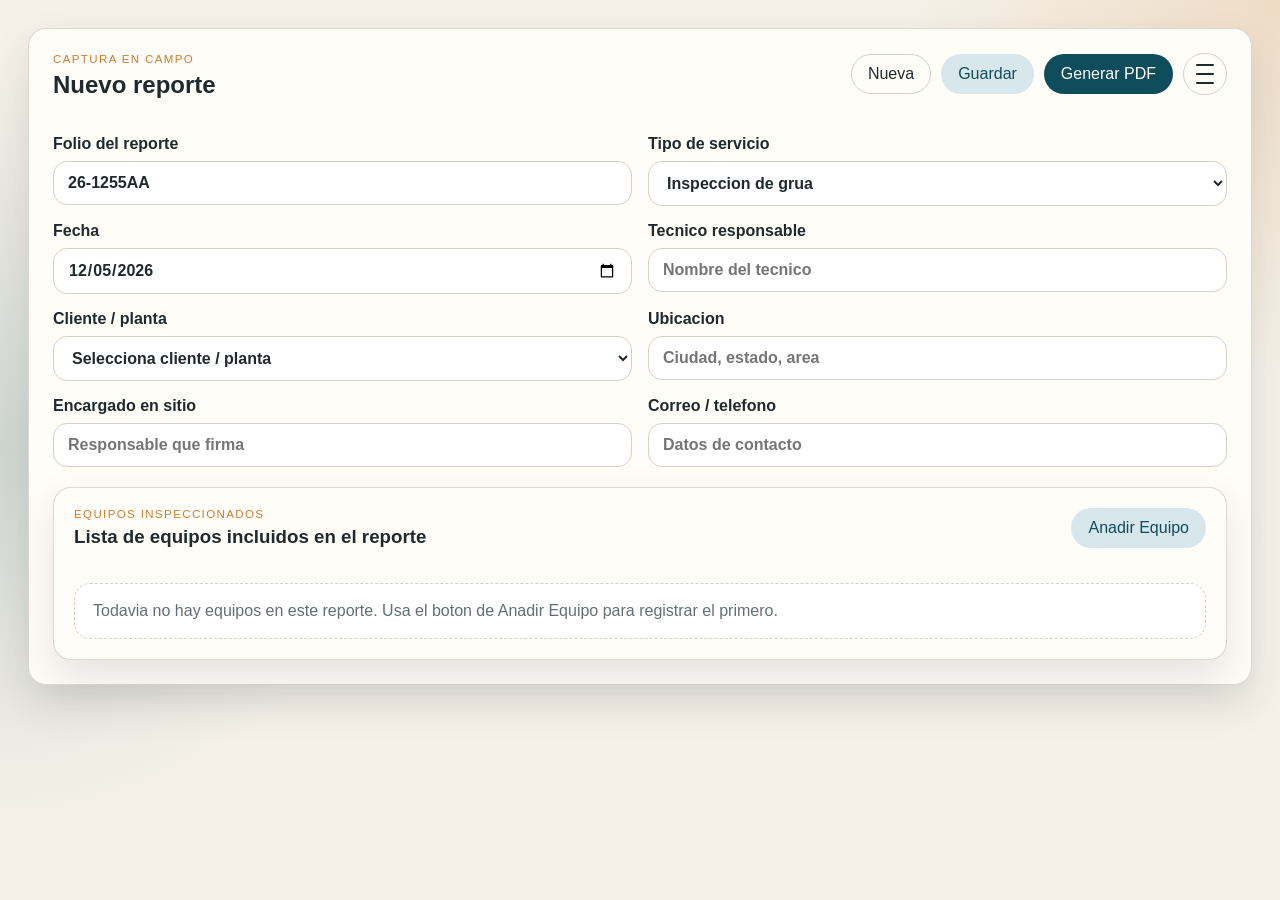
==== Backup/index.html @ ccc90581 "Add files via upload" ====
<!DOCTYPE html>
<html lang="es">
<head>
  <meta charset="UTF-8">
  <meta name="viewport" content="width=device-width, initial-scale=1.0">
  <meta name="theme-color" content="#0f4c5c">
  <title>Inspecciones de Gruas</title>
  <link rel="manifest" href="manifest.json">
  <link rel="stylesheet" href="styles.css">
</head>
<body>
  <div class="app-shell">
    <div id="sidebarBackdrop" class="sidebar-backdrop hidden"></div>
    <aside id="sidebar" class="sidebar sidebar-collapsed">
      <div class="sidebar-topbar">
        <button id="closeSidebarButton" class="ghost-button sidebar-close-button" type="button">Cerrar</button>
      </div>
      <div>
        <p class="eyebrow">Modo offline</p>
        <h1>Inspecciones de Gruas</h1>
        <p class="intro">
          Genera reportes de supervision en sitio con multiples equipos, evidencia y salida lista para PDF.
        </p>
      </div>

      <div class="status-card">
        <p class="status-label">Estado</p>
        <p id="connectionStatus" class="status-value">Verificando conectividad...</p>
        <button id="installButton" class="secondary-button" hidden>Instalar app</button>
      </div>

      <section class="saved-section">
        <div class="section-header">
          <div>
            <p class="eyebrow">Archivo local</p>
            <h2>Reportes guardados</h2>
          </div>
          <button id="refreshReportsButton" class="ghost-button" type="button">Actualizar</button>
        </div>
        <div id="savedReportsSummary" class="saved-summary"></div>
        <div id="savedReports" class="saved-list"></div>
      </section>
    </aside>

    <main class="main-content">
      <section class="panel app-view" id="inspectionView">
        <div class="section-header">
          <div>
            <p class="eyebrow">Captura en campo</p>
            <h2>Nuevo reporte</h2>
          </div>
          <div class="toolbar">
            <button id="newInspectionButton" class="ghost-button" type="button">Nueva</button>
            <button id="saveInspectionButton" class="secondary-button" type="button">Guardar</button>
            <button id="generatePdfButton" class="primary-button" type="button">Generar PDF</button>
            <button id="toolsMenuButton" class="ghost-button tools-menu-button" type="button" aria-label="Abrir herramientas" aria-expanded="false" aria-controls="toolsMenuList">
              <span></span>
              <span></span>
              <span></span>
            </button>
            <div id="toolsMenuList" class="tools-side-panel hidden">
              <div class="tools-side-header">
                <div>
                  <p class="eyebrow">Menu</p>
                  <strong>Herramientas</strong>
                </div>
                <button type="button" aria-label="Cerrar herramientas">Cerrar</button>
              </div>
              <button id="openSidebarButton" type="button">Historial de reportes</button>
              <button id="openCompanyCraneRegistryButton" type="button">Empresas y gruas</button>
              <button id="openConsolidatedHistoryButton" type="button">Concentrado general</button>
              <button id="importInspectionButton" type="button">Importar reporte</button>
              <button id="exportInspectionButton" type="button">Exportar reporte</button>
            </div>
          </div>
        </div>

        <form id="inspectionForm">
          <input id="inspectionId" type="hidden">
          <input id="importInspectionInput" class="file-input-hidden" type="file" accept="application/json">

          <div class="grid two-column">
            <label>
              Folio del reporte
              <input id="reportNumber" name="reportNumber" type="text" placeholder="Ej. 26-140">
            </label>
            <label>
              Tipo de servicio
              <select id="serviceType" name="serviceType">
                <option value="Inspeccion de grua">Inspeccion de grua</option>
                <option value="Mantenimiento correctivo">Mantenimiento correctivo</option>
                <option value="Mantenimiento preventivo">Mantenimiento preventivo</option>
                <option value="Supervision tecnica">Supervision tecnica</option>
              </select>
            </label>
            <label>
              Fecha
              <input id="inspectionDate" name="inspectionDate" type="date" required>
            </label>
            <label>
              Tecnico responsable
              <input id="technicianName" name="technicianName" type="text" placeholder="Nombre del tecnico" required>
            </label>
            <label>
              Cliente / planta
              <select id="plantName" name="plantName" required>
                <option value="">Cargando clientes...</option>
              </select>
            </label>
            <label>
              Ubicacion
              <input id="plantLocation" name="plantLocation" type="text" placeholder="Ciudad, estado, area" required>
            </label>
            <label>
              Encargado en sitio
              <input id="siteContact" name="siteContact" type="text" placeholder="Responsable que firma">
            </label>
            <label>
              Correo / telefono
              <input id="siteContactInfo" name="siteContactInfo" type="text" placeholder="Datos de contacto">
            </label>
          </div>

          <section class="subpanel">
            <div class="section-header">
              <div>
                <p class="eyebrow">Equipos inspeccionados</p>
                <h3>Lista de equipos incluidos en el reporte</h3>
              </div>
              <button id="addEquipmentButton" class="secondary-button" type="button">Anadir Equipo</button>
            </div>
            <div id="equipmentList" class="findings-list"></div>
          </section>

        </form>
      </section>

      <section class="panel app-view hidden" id="equipmentEditorView">
        <div class="section-header">
          <div>
            <p class="eyebrow">Equipo</p>
            <h2 id="equipmentEditorTitle">Nuevo equipo</h2>
          </div>
          <div class="toolbar">
            <button id="cancelEquipmentButton" class="ghost-button" type="button">Cancelar</button>
            <button id="saveEquipmentButton" class="primary-button" type="button">Guardar Equipo</button>
          </div>
        </div>

        <form id="equipmentEditorForm">
          <input id="editingEquipmentId" type="hidden">

          <section class="subpanel editor-subpanel">
            <div class="section-header">
              <div>
                <p class="eyebrow">Datos del equipo</p>
                <h3>Caracteristicas de la grua</h3>
              </div>
            </div>

            <div class="grid three-column">
              <label>
                ID de grua / identificador de equipo
                <input id="craneId" name="craneId" type="text" placeholder="Ej. GR-001, serie o tag interno" required>
              </label>
              <label>
                Nombre o tag del equipo
                <input id="equipmentName" type="text" placeholder="Ej. Grua puente linea 3" required>
              </label>
              <label>
                Tipo de grua
                <select id="craneType" name="craneType">
                  <option value="Puente">Puente</option>
                  <option value="Grua viajera">Grua viajera</option>
                  <option value="Monorriel">Monorriel</option>
                  <option value="Portico">Portico</option>
                  <option value="Grua bandera">Grua bandera</option>
                  <option value="Pluma">Pluma</option>
                  <option value="Polipasto">Polipasto</option>
                  <option value="Otro">Otro</option>
                </select>
              </label>
              <label>
                Capacidad nominal
                <input id="ratedCapacity" name="ratedCapacity" type="text" placeholder="Ej. 10 ton">
              </label>
              <label>
                Serie / identificacion
                <input id="serialNumber" name="serialNumber" type="text" placeholder="Numero de serie">
              </label>
              <label>
                Folio del checklist
                <input id="checklistFolio" name="checklistFolio" type="text" placeholder="Folio del checklist de este equipo">
              </label>
              <label>
                Ubicacion puntual del equipo
                <input id="equipmentLocation" type="text" placeholder="Area, nave o linea">
              </label>
            </div>
          </section>

          <section class="subpanel editor-subpanel">
            <div class="section-header">
              <div>
                <p class="eyebrow">Datos del polipasto</p>
                <h3>Informacion complementaria</h3>
              </div>
            </div>

            <div class="grid two-column">
              <label>
                Tipo de polipasto
                <input id="hoistType" type="text" placeholder="Cable, cadena, manual, electrico">
              </label>
              <label>
                Capacidad del polipasto
                <input id="hoistCapacity" type="text" placeholder="Ej. 5 ton">
              </label>
              <label>
                Fabricante del polipasto
                <input id="hoistManufacturer" type="text" placeholder="Fabricante">
              </label>
              <label>
                Modelo del polipasto
                <input id="hoistModel" type="text" placeholder="Modelo">
              </label>
              <label>
                Serie del polipasto
                <input id="hoistSerialNumber" type="text" placeholder="Numero de serie">
              </label>
              <label>
                Voltaje del polipasto
                <input id="hoistVoltage" type="text" placeholder="Ej. 220V / 440V">
              </label>
            </div>
          </section>

          <section class="subpanel editor-subpanel">
            <div class="section-header">
              <div>
                <p class="eyebrow">Hallazgos</p>
                <h3>Registro de no conformidades</h3>
              </div>
              <button id="addFindingButton" class="secondary-button" type="button">Anadir Hallazgo</button>
            </div>
            <div id="findingsList" class="findings-list"></div>
          </section>

          <section class="subpanel editor-subpanel">
            <div class="section-header">
              <div>
                <p class="eyebrow">Resumen</p>
                <h3>Conclusiones y acciones</h3>
              </div>
            </div>

            <div class="grid two-column">
              <label>
                Condicion general
                <select id="overallCondition" name="overallCondition">
                  <option value="Bueno">Bueno</option>
                  <option value="Regular">Regular</option>
                  <option value="Malo">Malo</option>
                </select>
              </label>
              <label>
                Proxima inspeccion sugerida
                <input id="nextInspection" name="nextInspection" type="date">
              </label>
            </div>

            <label>
              Resumen del servicio
              <textarea id="serviceSummary" rows="4" placeholder="Describe el alcance realizado para este equipo"></textarea>
            </label>

            <label>
              Recomendaciones
              <textarea id="recommendations" name="recommendations" rows="5" placeholder="Acciones correctivas, prioridades, observaciones al cliente"></textarea>
            </label>
          </section>

          <section class="subpanel editor-subpanel">
            <div class="section-header">
              <div>
                <p class="eyebrow">Evidencia del servicio</p>
                <h3>Fotografias generales del equipo</h3>
              </div>
            </div>

            <div class="upload-actions">
              <button id="servicePhotoGalleryButton" class="secondary-button" type="button">Elegir de galeria</button>
              <button id="servicePhotoCameraButton" class="ghost-button" type="button">Tomar foto</button>
            </div>
            <input id="servicePhotoGalleryInput" class="file-input-hidden" type="file" accept="image/*" multiple>
            <input id="servicePhotoCameraInput" class="file-input-hidden" type="file" accept="image/*" capture="environment" multiple>

            <div id="servicePhotoPreview" class="photo-preview large-preview image-drop-zone" data-empty-label="Arrastra fotos aqui o usa los botones de arriba"></div>
          </section>

          <section class="subpanel editor-subpanel">
            <div class="section-header">
              <div>
                <p class="eyebrow">Checklist escaneado</p>
                <h3>Imagen JPG del formato fisico de revision</h3>
              </div>
            </div>

            <div class="upload-actions">
              <button id="checklistImageButton" class="secondary-button" type="button">Adjuntar imagen</button>
              <button id="clearChecklistImageButton" class="ghost-button" type="button">Quitar imagen</button>
            </div>
            <input id="checklistImageInput" class="file-input-hidden" type="file" accept="image/jpeg,image/jpg,image/*">
            <div id="checklistImageStatus" class="inline-empty-state image-drop-zone">Todavia no se ha adjuntado una imagen del checklist.</div>
          </section>
        </form>
      </section>

      <section class="panel app-view hidden" id="findingEditorView">
        <div class="section-header">
          <div>
            <p class="eyebrow">Hallazgo</p>
            <h2 id="findingEditorTitle">Nuevo hallazgo</h2>
          </div>
          <div class="toolbar">
            <button id="cancelFindingButton" class="ghost-button" type="button">Cancelar</button>
            <button id="saveFindingButton" class="primary-button" type="button">Guardar el Hallazgo</button>
          </div>
        </div>

        <form id="findingEditorForm">
          <input id="editingFindingId" type="hidden">

          <div class="grid two-column">
            <label>
              Categoria del hallazgo
              <select id="findingCategory" required></select>
            </label>
            <label>
              Incidencia
              <select id="findingIncidence" required></select>
            </label>
          </div>

          <label>
            Descripcion del hallazgo
            <textarea id="findingDescription" rows="6" placeholder="Describe con detalle la condicion observada, ubicacion exacta, riesgo y contexto"></textarea>
          </label>

          <label>
            Recomendacion para este hallazgo
            <textarea id="findingRecommendation" rows="4" placeholder="Accion correctiva sugerida, prioridad o seguimiento recomendado"></textarea>
          </label>

          <div class="upload-actions">
            <button id="findingPhotoGalleryButton" class="secondary-button" type="button">Elegir de galeria</button>
            <button id="findingPhotoCameraButton" class="ghost-button" type="button">Tomar foto</button>
          </div>
          <input id="findingPhotoGalleryInput" class="file-input-hidden" type="file" accept="image/*" multiple>
          <input id="findingPhotoCameraInput" class="file-input-hidden" type="file" accept="image/*" capture="environment" multiple>

          <div id="findingPhotoPreview" class="photo-preview large-preview image-drop-zone" data-empty-label="Arrastra fotos del hallazgo aqui o usa los botones de arriba"></div>
        </form>
      </section>

      <section class="panel app-view hidden" id="consolidatedHistoryView">
        <div class="section-header">
          <div>
            <p class="eyebrow">Concentrado general</p>
            <h2>Tabla historica de equipos</h2>
          </div>
          <div class="toolbar">
            <button id="exportConsolidatedHistoryButton" class="secondary-button" type="button">Exportar CSV</button>
            <button id="refreshConsolidatedHistoryButton" class="secondary-button" type="button">Actualizar</button>
            <button id="closeConsolidatedHistoryButton" class="ghost-button" type="button">Volver</button>
          </div>
        </div>

        <div class="subpanel consolidated-filters">
          <div class="grid two-column">
            <label>
              Filtrar por cliente
              <input id="consolidatedClientFilter" list="consolidatedClientOptions" type="text" placeholder="Todos los clientes">
              <datalist id="consolidatedClientOptions"></datalist>
            </label>
            <div class="history-actions">
              <button id="clearConsolidatedClientFilterButton" class="ghost-button" type="button">Limpiar filtro</button>
            </div>
          </div>
        </div>

        <div id="consolidatedHistorySummary" class="history-summary"></div>
        <div id="consolidatedHistoryTable" class="consolidated-table-wrap"></div>
      </section>

      <section class="panel app-view hidden" id="companyCraneRegistryView">
        <div class="section-header">
          <div>
            <p class="eyebrow">Catalogo maestro</p>
            <h2>Empresas y gruas</h2>
          </div>
          <div class="toolbar">
            <button id="newCompanyCraneButton" class="secondary-button" type="button">Agregar grua</button>
            <button id="refreshCompanyCraneRegistryButton" class="secondary-button" type="button">Actualizar</button>
            <button id="closeCompanyCraneRegistryButton" class="ghost-button" type="button">Volver</button>
          </div>
        </div>

        <div class="subpanel">
          <div class="grid two-column">
            <label>
              Empresa
              <input id="companyRegistryClient" list="companyRegistryClientOptions" type="text" placeholder="Selecciona o escribe una empresa">
              <datalist id="companyRegistryClientOptions"></datalist>
            </label>
            <div class="history-actions">
              <button id="syncCompanyRegistryButton" class="ghost-button" type="button">Tomar datos de reportes guardados</button>
            </div>
          </div>
        </div>

        <div id="companyRegistrySummary" class="history-summary"></div>
        <div id="companyCraneList" class="company-crane-list"></div>

        <section id="companyCraneFormPanel" class="subpanel hidden">
          <div class="section-header">
            <div>
              <p class="eyebrow">Grua</p>
              <h3 id="companyCraneFormTitle">Nueva grua</h3>
            </div>
            <div class="toolbar">
              <button id="cancelCompanyCraneButton" class="ghost-button" type="button">Cancelar</button>
              <button id="saveCompanyCraneButton" class="primary-button" type="button">Guardar grua</button>
            </div>
          </div>

          <form id="companyCraneForm">
            <input id="editingCompanyCraneId" type="hidden">
            <div class="grid three-column">
              <label>
                ID / tag de grua
                <input id="registryCraneId" type="text" placeholder="Ej. GR-001">
              </label>
              <label>
                Area
                <input id="registryCraneArea" type="text" placeholder="Area o linea">
              </label>
              <label>
                Tipo
                <input id="registryCraneType" type="text" placeholder="Viajera, puente, bandera">
              </label>
              <label>
                Capacidad estructura
                <input id="registryStructureCapacity" type="text" placeholder="Ej. 2 ton">
              </label>
              <label>
                Capacidad polipasto
                <input id="registryHoistCapacity" type="text" placeholder="Ej. 2 ton">
              </label>
              <label>
                Voltaje
                <input id="registryVoltage" type="text" placeholder="Ej. 115 V">
              </label>
              <label>
                Marca
                <input id="registryBrand" type="text" placeholder="Marca">
              </label>
              <label>
                Modelo
                <input id="registryModel" type="text" placeholder="Modelo">
              </label>
              <label>
                Serial #
                <input id="registrySerialNumber" type="text" placeholder="Numero de serie">
              </label>
              <label>
                Estado
                <input id="registryCraneStatus" type="text" placeholder="Activo, pendiente, fuera de servicio">
              </label>
            </div>
            <label>
              Notas
              <textarea id="registryCraneNotes" rows="3" placeholder="Observaciones del equipo"></textarea>
            </label>
          </form>
        </section>
      </section>
    </main>
  </div>

  <script src="report-template-config.js"></script>
  <script src="finding-catalog-config.js"></script>
  <script src="report-generator.js"></script>
  <script src="app.js"></script>
</body>
</html>
---- Backup/styles.css ----
:root {
  --bg: #f5f1e8;
  --panel: #fffdf8;
  --ink: #1f2a2e;
  --muted: #617072;
  --line: #d6d1c4;
  --brand: #0f4c5c;
  --brand-soft: #d8e7eb;
  --accent: #cf7c2e;
  --shadow: 0 18px 40px rgba(31, 42, 46, 0.12);
  --radius: 18px;
}

* {
  box-sizing: border-box;
}

body {
  margin: 0;
  font-family: "Segoe UI", Tahoma, Geneva, Verdana, sans-serif;
  color: var(--ink);
  background:
    radial-gradient(circle at top right, rgba(207, 124, 46, 0.18), transparent 24%),
    radial-gradient(circle at left center, rgba(15, 76, 92, 0.16), transparent 28%),
    var(--bg);
}

button,
input,
select,
textarea {
  font: inherit;
}

.app-shell {
  position: relative;
  display: block;
  min-height: 100vh;
}

.sidebar {
  position: fixed;
  top: 0;
  left: 0;
  bottom: 0;
  width: min(430px, 92vw);
  z-index: 20;
  display: flex;
  flex-direction: column;
  gap: 24px;
  padding: 32px 24px;
  background: #15323b;
  color: #f6f1e8;
  overflow-y: auto;
  transform: translateX(0);
  transition: transform 0.22s ease;
}

.sidebar-collapsed {
  transform: translateX(-100%);
}

.sidebar-topbar {
  display: flex;
  justify-content: flex-end;
}

.sidebar-close-button {
  color: #f6f1e8;
  border-color: rgba(255, 255, 255, 0.18);
}

.sidebar-backdrop {
  position: fixed;
  inset: 0;
  background: rgba(16, 24, 28, 0.48);
  z-index: 10;
}

.main-content {
  padding: 28px;
  width: 100%;
}

.panel,
.subpanel,
.status-card,
.finding-list-card {
  background: var(--panel);
  border: 1px solid rgba(214, 209, 196, 0.8);
  border-radius: var(--radius);
  box-shadow: var(--shadow);
}

.panel {
  padding: 24px;
}

.subpanel {
  padding: 20px;
  margin-top: 20px;
}

.status-card {
  padding: 18px;
  background: rgba(255, 253, 248, 0.08);
  border-color: rgba(255, 255, 255, 0.12);
  box-shadow: none;
}

.eyebrow {
  margin: 0 0 6px;
  text-transform: uppercase;
  letter-spacing: 0.12em;
  font-size: 0.72rem;
  color: var(--accent);
}

h1,
h2,
h3,
h4,
p {
  margin-top: 0;
}

h1 {
  font-size: 2rem;
  margin-bottom: 12px;
}

.intro,
.status-label,
.signature-help {
  color: var(--muted);
}

.sidebar .intro,
.sidebar .status-label {
  color: rgba(246, 241, 232, 0.72);
}

.status-value {
  font-weight: 700;
}

.section-header {
  display: flex;
  justify-content: space-between;
  align-items: flex-start;
  gap: 12px;
  margin-bottom: 16px;
}

.toolbar {
  position: relative;
  display: flex;
  gap: 10px;
  flex-wrap: wrap;
  align-items: center;
  justify-content: flex-end;
}

.primary-button,
.secondary-button,
.ghost-button {
  border-radius: 999px;
  padding: 10px 16px;
  border: 1px solid transparent;
  cursor: pointer;
}

.primary-button {
  background: var(--brand);
  color: white;
}

.secondary-button {
  background: var(--brand-soft);
  color: var(--brand);
}

.ghost-button {
  background: transparent;
  color: inherit;
  border-color: var(--line);
}

.tools-menu-button {
  display: inline-grid;
  place-items: center;
  gap: 4px;
  width: 44px;
  height: 42px;
  padding: 9px;
}

.tools-menu-button span {
  display: block;
  width: 18px;
  height: 2px;
  border-radius: 999px;
  background: currentColor;
}

.tools-side-panel {
  position: absolute;
  top: calc(100% + 10px);
  right: 0;
  z-index: 12;
  display: grid;
  gap: 8px;
  width: min(300px, calc(100vw - 36px));
  padding: 14px;
  border: 1px solid rgba(214, 209, 196, 0.92);
  border-radius: 18px;
  background: var(--panel);
  box-shadow: var(--shadow);
}

.tools-side-header {
  display: flex;
  align-items: flex-start;
  justify-content: space-between;
  gap: 12px;
  padding: 2px 2px 8px;
  border-bottom: 1px solid rgba(214, 209, 196, 0.72);
  margin-bottom: 4px;
}

.tools-side-header strong {
  display: block;
}

.tools-side-header button {
  border: 0;
  border-radius: 999px;
  padding: 7px 10px;
  background: var(--brand-soft);
  color: var(--brand);
  cursor: pointer;
}

.tools-side-panel > button:not(.tools-menu-button) {
  width: 100%;
  padding: 10px 12px;
  border: 0;
  border-radius: 12px;
  background: transparent;
  color: var(--ink);
  cursor: pointer;
  text-align: left;
}

.tools-side-panel > button:not(.tools-menu-button):hover {
  background: var(--brand-soft);
  color: var(--brand);
}

.grid {
  display: grid;
  gap: 16px;
}

.two-column {
  grid-template-columns: repeat(2, minmax(0, 1fr));
}

.three-column {
  grid-template-columns: repeat(3, minmax(0, 1fr));
}

label {
  display: flex;
  flex-direction: column;
  gap: 8px;
  font-weight: 600;
}

input,
select,
textarea {
  width: 100%;
  border: 1px solid var(--line);
  border-radius: 14px;
  padding: 12px 14px;
  background: white;
  color: var(--ink);
}

textarea {
  resize: vertical;
}

.checkbox-grid {
  display: grid;
  grid-template-columns: repeat(auto-fit, minmax(160px, 1fr));
  gap: 12px;
}

.checkbox-card {
  flex-direction: row;
  align-items: center;
  font-weight: 500;
  padding: 12px 14px;
  border: 1px solid var(--line);
  border-radius: 14px;
  background: #fff;
}

.checkbox-card input {
  width: auto;
}

.findings-list,
.saved-list {
  display: grid;
  gap: 14px;
}

.finding-list-card {
  display: block;
  width: 100%;
  padding: 16px;
  cursor: pointer;
  text-align: left;
  transition: transform 0.16s ease, border-color 0.16s ease;
}

.equipment-report-toggle {
  display: inline-flex;
  align-items: center;
  justify-content: center;
  align-self: stretch;
  gap: 8px;
  min-width: 72px;
  padding: 10px 12px;
  border: 1px solid rgba(15, 76, 92, 0.16);
  border-radius: 16px;
  background: rgba(216, 231, 235, 0.45);
  color: var(--brand);
  font-size: 0.88rem;
  font-weight: 700;
}

.equipment-report-toggle input {
  width: auto;
  accent-color: var(--brand);
}

.list-card-shell {
  position: relative;
  display: grid;
  grid-template-columns: minmax(0, 1fr) auto;
  gap: 10px;
  align-items: stretch;
}

.equipment-list-card-shell {
  grid-template-columns: auto minmax(0, 1fr) auto;
}

.list-card-shell[draggable="true"] {
  cursor: grab;
}

.list-card-shell[draggable="true"] .finding-list-card {
  cursor: grab;
}

.list-card-shell.is-dragging {
  opacity: 0.58;
}

.list-card-shell.drop-before::before,
.list-card-shell.drop-after::after {
  content: "";
  position: absolute;
  left: 12px;
  right: 96px;
  height: 3px;
  border-radius: 999px;
  background: var(--brand);
  box-shadow: 0 0 0 4px rgba(15, 76, 92, 0.12);
  z-index: 1;
}

.list-card-shell.drop-before::before {
  top: -8px;
}

.list-card-shell.drop-after::after {
  bottom: -8px;
}

.danger-button {
  border-radius: 16px;
  padding: 10px 14px;
  border: 1px solid #d89a9a;
  background: #fff1f1;
  color: #8a1f1f;
  cursor: pointer;
  min-width: 78px;
}

.finding-list-card:hover {
  transform: translateY(-1px);
  border-color: var(--brand);
}

.finding-list-card p:last-child,
.saved-card p:last-child {
  margin-bottom: 0;
}

.finding-meta {
  display: flex;
  gap: 10px;
  flex-wrap: wrap;
  color: var(--muted);
  font-size: 0.95rem;
  margin-bottom: 10px;
}

.large-preview {
  margin-top: 8px;
}

.photo-preview {
  display: grid;
  grid-template-columns: repeat(auto-fit, minmax(120px, 1fr));
  gap: 12px;
}

.image-drop-zone {
  border: 1px dashed rgba(15, 76, 92, 0.36);
  border-radius: 16px;
  background: rgba(216, 231, 235, 0.24);
  transition: background 0.16s ease, border-color 0.16s ease, box-shadow 0.16s ease;
}

.photo-preview.image-drop-zone {
  min-height: 126px;
  padding: 12px;
}

.photo-preview.image-drop-zone:empty {
  display: flex;
  align-items: center;
  justify-content: center;
  color: var(--muted);
  text-align: center;
}

.photo-preview.image-drop-zone:empty::before {
  content: attr(data-empty-label);
}

.inline-empty-state.image-drop-zone {
  padding: 16px;
}

.image-drop-zone.is-drag-over {
  background: rgba(216, 231, 235, 0.58);
  border-color: var(--brand);
  box-shadow: 0 0 0 4px rgba(15, 76, 92, 0.1);
}

.upload-actions {
  display: flex;
  gap: 10px;
  flex-wrap: wrap;
  margin-bottom: 12px;
}

.history-actions {
  display: flex;
  align-items: flex-end;
}

.history-summary {
  display: grid;
  grid-template-columns: repeat(auto-fit, minmax(170px, 1fr));
  gap: 14px;
  margin: 18px 0;
}

.history-stat {
  padding: 16px;
  border: 1px solid rgba(214, 209, 196, 0.8);
  border-radius: 16px;
  background: rgba(255, 253, 248, 0.74);
}

.history-stat span {
  display: block;
  color: var(--muted);
  font-size: 0.88rem;
  margin-bottom: 8px;
}

.history-stat strong {
  display: block;
  color: var(--ink);
  font-size: 1.18rem;
}

.consolidated-table-wrap {
  overflow: auto;
  max-height: 68vh;
  border: 1px solid rgba(214, 209, 196, 0.86);
  border-radius: 16px;
  background: white;
}

.consolidated-table {
  width: max-content;
  min-width: 100%;
  border-collapse: collapse;
}

.consolidated-table th,
.consolidated-table td {
  padding: 10px 12px;
  border: 1px solid #d6d1c4;
  white-space: nowrap;
  font-size: 0.88rem;
  text-align: left;
}

.consolidated-table th {
  position: sticky;
  top: 0;
  z-index: 1;
  background: #15323b;
  color: #f6f1e8;
  font-size: 0.78rem;
  text-transform: uppercase;
}

.consolidated-table tbody tr:nth-child(even) {
  background: #f7f3eb;
}

.consolidated-table tbody tr:hover {
  background: #d8e7eb;
}

.consolidated-comment-input {
  width: 240px;
  min-height: 54px;
  padding: 8px 10px;
  border: 1px solid var(--line);
  border-radius: 10px;
  resize: vertical;
  white-space: normal;
}

.consolidated-filters {
  margin-bottom: 16px;
}

.company-crane-list {
  display: grid;
  gap: 12px;
  margin-top: 16px;
}

.company-crane-card {
  padding: 16px;
  border: 1px solid rgba(214, 209, 196, 0.86);
  border-radius: 16px;
  background: rgba(255, 253, 248, 0.86);
}

.company-crane-main {
  display: flex;
  justify-content: space-between;
  gap: 12px;
  align-items: flex-start;
}

.company-crane-main h3 {
  margin-bottom: 0;
}

.company-crane-main > span {
  padding: 6px 10px;
  border-radius: 999px;
  background: var(--brand-soft);
  color: var(--brand);
  font-weight: 700;
  font-size: 0.86rem;
}

.company-crane-meta {
  display: grid;
  grid-template-columns: repeat(auto-fit, minmax(190px, 1fr));
  gap: 8px;
  margin-top: 14px;
  color: var(--muted);
  font-size: 0.92rem;
}

.company-crane-notes {
  margin-top: 12px;
  color: var(--ink);
}

.company-crane-actions {
  display: flex;
  gap: 8px;
  flex-wrap: wrap;
  justify-content: flex-end;
  margin-top: 14px;
}

.file-input-hidden {
  display: none;
}

.photo-thumb {
  position: relative;
  border-radius: 16px;
  overflow: hidden;
  border: 1px solid var(--line);
  aspect-ratio: 4 / 3;
  background: #f0ece3;
}

.photo-thumb img {
  width: 100%;
  height: 100%;
  object-fit: cover;
}

.photo-remove {
  position: absolute;
  top: 8px;
  right: 8px;
  border: none;
  border-radius: 999px;
  background: rgba(21, 50, 59, 0.85);
  color: white;
  width: 32px;
  height: 32px;
  cursor: pointer;
}

.saved-card {
  border: 1px solid rgba(255, 255, 255, 0.16);
  border-radius: 18px;
  padding: 15px;
  background: rgba(255, 255, 255, 0.075);
  transition: transform 0.16s ease, border-color 0.16s ease, background 0.16s ease;
}

.saved-card:hover {
  transform: translateY(-2px);
  border-color: rgba(216, 231, 235, 0.46);
  background: rgba(255, 255, 255, 0.11);
}

.saved-card-top,
.saved-meta {
  display: flex;
  gap: 8px;
  align-items: center;
  justify-content: space-between;
  flex-wrap: wrap;
}

.saved-folio {
  display: inline-flex;
  padding: 6px 10px;
  border-radius: 999px;
  background: #d8e7eb;
  color: #0f4c5c;
  font-weight: 800;
}

.saved-date,
.saved-meta,
.saved-cranes {
  color: rgba(246, 241, 232, 0.72);
  font-size: 0.92rem;
}

.saved-client {
  margin: 12px 0 8px;
  font-size: 1.02rem;
  font-weight: 800;
}

.saved-cranes {
  margin-top: 10px;
}

.saved-actions {
  display: grid;
  grid-template-columns: repeat(2, minmax(0, 1fr));
  gap: 8px;
  margin-top: 12px;
}

.saved-actions button {
  width: 100%;
  padding: 9px 10px;
}

.saved-summary {
  display: grid;
  grid-template-columns: repeat(2, minmax(0, 1fr));
  gap: 10px;
  margin-bottom: 14px;
}

.saved-summary article {
  padding: 12px;
  border: 1px solid rgba(255, 255, 255, 0.12);
  border-radius: 16px;
  background: rgba(255, 255, 255, 0.055);
}

.saved-summary span {
  display: block;
  color: rgba(246, 241, 232, 0.68);
  font-size: 0.82rem;
  margin-bottom: 6px;
}

.saved-summary strong {
  display: block;
  color: #f6f1e8;
  font-size: 1.26rem;
}

.signature-layout {
  display: grid;
  grid-template-columns: 280px minmax(0, 1fr);
  gap: 18px;
  align-items: start;
}

.signature-box {
  border: 1px solid var(--line);
  border-radius: 16px;
  background: white;
  padding: 12px;
}

#signaturePad {
  width: 100%;
  border: 1px dashed var(--line);
  border-radius: 14px;
  background: #fff;
  touch-action: none;
}

.signature-actions {
  display: flex;
  justify-content: flex-end;
  margin-top: 10px;
}

.empty-state {
  padding: 18px;
  border: 1px dashed rgba(255, 255, 255, 0.18);
  border-radius: 16px;
  color: rgba(246, 241, 232, 0.72);
}

.inline-empty-state {
  padding: 18px;
  border: 1px dashed var(--line);
  border-radius: 16px;
  color: var(--muted);
  background: white;
}

.saved-section h2 {
  color: white;
}

.hidden {
  display: none;
}

@media (max-width: 1080px) {
  .signature-layout,
  .three-column,
  .two-column {
    grid-template-columns: 1fr;
  }
}

@media (max-width: 820px) {
  .sidebar,
  .main-content {
    padding: 18px;
  }

  .panel {
    padding: 18px;
  }

  .section-header {
    flex-direction: column;
  }

  .list-card-shell {
    grid-template-columns: 1fr;
  }

  .equipment-list-card-shell {
    grid-template-columns: 1fr;
  }

  .list-card-shell.drop-before::before,
  .list-card-shell.drop-after::after {
    right: 12px;
  }

  .danger-button {
    width: 100%;
    min-width: 0;
  }
}

@media print {
  body {
    background: white;
  }

  .sidebar,
  .toolbar,
  #addFindingButton,
  .photo-remove,
  .secondary-button,
  .ghost-button,
  #findingEditorView,
  .signature-actions {
    display: none !important;
  }

  .panel,
  .subpanel,
  .finding-list-card {
    box-shadow: none;
    border: 1px solid #999;
    break-inside: avoid;
  }

  .main-content {
    padding: 0;
  }
}
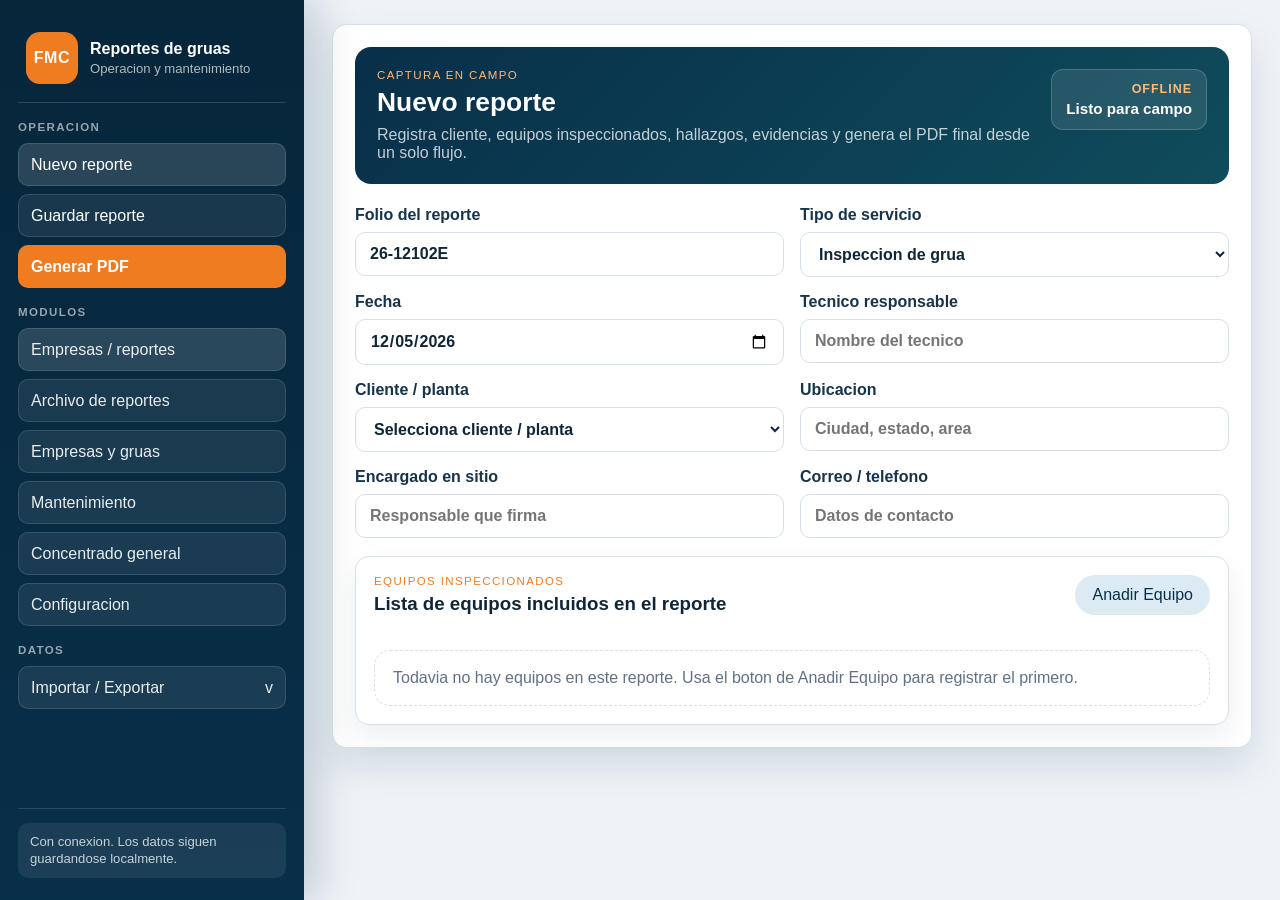
==== commit f3e55a46: "Add files via upload" ====
--- a/Backup/index.html
+++ b/Backup/index.html
@@ -1,496 +1,829 @@
-<!DOCTYPE html>
-<html lang="es">
-<head>
-  <meta charset="UTF-8">
-  <meta name="viewport" content="width=device-width, initial-scale=1.0">
-  <meta name="theme-color" content="#0f4c5c">
-  <title>Inspecciones de Gruas</title>
-  <link rel="manifest" href="manifest.json">
-  <link rel="stylesheet" href="styles.css">
-</head>
-<body>
-  <div class="app-shell">
-    <div id="sidebarBackdrop" class="sidebar-backdrop hidden"></div>
-    <aside id="sidebar" class="sidebar sidebar-collapsed">
-      <div class="sidebar-topbar">
-        <button id="closeSidebarButton" class="ghost-button sidebar-close-button" type="button">Cerrar</button>
+<!DOCTYPE html>
+<html lang="es">
+<head>
+  <meta charset="UTF-8">
+  <meta name="viewport" content="width=device-width, initial-scale=1.0">
+  <meta name="theme-color" content="#0f4c5c">
+  <title>Inspecciones de Gruas</title>
+  <link rel="manifest" href="manifest.json">
+  <link rel="stylesheet" href="styles.css?v=83">
+</head>
+<body>
+  <div class="app-shell">
+    <div id="sidebarBackdrop" class="sidebar-backdrop hidden"></div>
+    <aside id="sidebar" class="sidebar sidebar-collapsed">
+      <div class="sidebar-topbar">
+        <button id="closeSidebarButton" class="ghost-button sidebar-close-button" type="button">Cerrar</button>
+      </div>
+      <div>
+        <p class="eyebrow">Modo offline</p>
+        <h1>Inspecciones de Gruas</h1>
+        <p class="intro">
+          Genera reportes de supervision en sitio con multiples equipos, evidencia y salida lista para PDF.
+        </p>
+      </div>
+
+      <section class="saved-section">
+        <div class="section-header">
+          <div>
+            <p class="eyebrow">Archivo local</p>
+            <h2>Reportes guardados</h2>
+          </div>
+          <button id="refreshReportsButton" class="ghost-button" type="button">Actualizar</button>
+        </div>
+        <div id="savedReportsSummary" class="saved-summary"></div>
+        <div id="savedReports" class="saved-list"></div>
+      </section>
+    </aside>
+
+    <nav class="app-nav" aria-label="Menu principal">
+      <div class="app-brand">
+        <span class="brand-mark">FMC</span>
+        <div>
+          <strong>Reportes de gruas</strong>
+          <small>Operacion y mantenimiento</small>
+        </div>
       </div>
-      <div>
-        <p class="eyebrow">Modo offline</p>
-        <h1>Inspecciones de Gruas</h1>
-        <p class="intro">
-          Genera reportes de supervision en sitio con multiples equipos, evidencia y salida lista para PDF.
-        </p>
+
+      <div class="nav-group">
+        <p class="nav-label">Operacion</p>
+        <button id="newInspectionButton" class="nav-action nav-action-strong" type="button">Nuevo reporte</button>
+        <button id="saveInspectionButton" class="nav-action" type="button">Guardar reporte</button>
+        <button id="generatePdfButton" class="nav-action nav-action-primary" type="button">Generar PDF</button>
       </div>
 
-      <div class="status-card">
-        <p class="status-label">Estado</p>
-        <p id="connectionStatus" class="status-value">Verificando conectividad...</p>
-        <button id="installButton" class="secondary-button" hidden>Instalar app</button>
+      <div class="nav-group">
+        <p class="nav-label">Modulos</p>
+        <button id="openCompaniesDashboardButton" class="nav-link nav-action-strong" type="button">Empresas / reportes</button>
+        <button id="openSidebarButton" class="nav-link" type="button">Archivo de reportes</button>
+        <button id="openCompanyCraneRegistryButton" class="nav-link" type="button">Empresas y gruas</button>
+        <button id="openMaintenancePanelButton" class="nav-link" type="button">Mantenimiento</button>
+        <button id="openConsolidatedHistoryButton" class="nav-link" type="button">Concentrado general</button>
+        <button id="openSettingsButton" class="nav-link" type="button">Configuracion</button>
       </div>
 
-      <section class="saved-section">
-        <div class="section-header">
-          <div>
-            <p class="eyebrow">Archivo local</p>
-            <h2>Reportes guardados</h2>
+      <div class="nav-group nav-data-group">
+        <p class="nav-label">Datos</p>
+        <button id="toolsMenuButton" class="nav-link nav-link-with-menu" type="button" aria-label="Abrir opciones de datos" aria-expanded="false" aria-controls="toolsMenuList">
+          Importar / Exportar
+          <span class="nav-caret">v</span>
+        </button>
+        <div id="toolsMenuList" class="tools-side-panel nav-submenu hidden">
+          <div class="tools-side-header">
+            <div>
+              <p class="eyebrow">Datos</p>
+              <strong>Respaldos</strong>
+            </div>
+            <button type="button" aria-label="Cerrar herramientas">Cerrar</button>
           </div>
-          <button id="refreshReportsButton" class="ghost-button" type="button">Actualizar</button>
+          <button id="importInspectionButton" type="button">Importar reporte</button>
+          <button id="exportInspectionButton" type="button">Exportar reporte</button>
+          <button id="importFullBackupButton" type="button">Importar respaldo completo</button>
+          <button id="exportFullBackupButton" type="button">Exportar respaldo sin fotos</button>
+          <button id="exportFullBackupWithPhotosButton" type="button">Exportar respaldo con fotos</button>
+          <button id="purgeStoredPhotosButton" type="button">Borrar fotos pesadas guardadas</button>
         </div>
-        <div id="savedReportsSummary" class="saved-summary"></div>
-        <div id="savedReports" class="saved-list"></div>
-      </section>
-    </aside>
+      </div>
+
+      <div class="nav-footer">
+        <span id="connectionStatus" class="nav-status">Verificando conectividad...</span>
+        <button id="installButton" class="nav-install" hidden>Instalar app</button>
+      </div>
+    </nav>
 
     <main class="main-content">
       <section class="panel app-view" id="inspectionView">
-        <div class="section-header">
+        <div class="page-hero">
           <div>
             <p class="eyebrow">Captura en campo</p>
             <h2>Nuevo reporte</h2>
+            <p class="page-subtitle">Registra cliente, equipos inspeccionados, hallazgos, evidencias y genera el PDF final desde un solo flujo.</p>
+          </div>
+          <div class="page-hero-badge">
+            <span>Offline</span>
+            <strong>Listo para campo</strong>
+          </div>
+        </div>
+
+        <form id="inspectionForm">
+          <input id="inspectionId" type="hidden">
+          <input id="importInspectionInput" class="file-input-hidden" type="file" accept="application/json">
+          <input id="importFullBackupInput" class="file-input-hidden" type="file" accept="application/json">
+          <datalist id="polipastoOptions"></datalist>
+
+          <div class="grid two-column">
+            <label>
+              Folio del reporte
+              <input id="reportNumber" name="reportNumber" type="text" placeholder="Ej. 26-140">
+            </label>
+            <label>
+              Tipo de servicio
+              <select id="serviceType" name="serviceType">
+                <option value="Inspeccion de grua">Inspeccion de grua</option>
+                <option value="Mantenimiento correctivo">Mantenimiento correctivo</option>
+                <option value="Mantenimiento preventivo">Mantenimiento preventivo</option>
+                <option value="Supervision tecnica">Supervision tecnica</option>
+              </select>
+            </label>
+            <label>
+              Fecha
+              <input id="inspectionDate" name="inspectionDate" type="date" required>
+            </label>
+            <label>
+              Tecnico responsable
+              <input id="technicianName" name="technicianName" type="text" placeholder="Nombre del tecnico" required>
+            </label>
+            <label>
+              Cliente / planta
+              <select id="plantName" name="plantName" required>
+                <option value="">Cargando clientes...</option>
+              </select>
+            </label>
+            <label>
+              Ubicacion
+              <input id="plantLocation" name="plantLocation" type="text" placeholder="Ciudad, estado, area" required>
+            </label>
+            <label>
+              Encargado en sitio
+              <input id="siteContact" name="siteContact" type="text" placeholder="Responsable que firma">
+            </label>
+            <label>
+              Correo / telefono
+              <input id="siteContactInfo" name="siteContactInfo" type="text" placeholder="Datos de contacto">
+            </label>
+          </div>
+
+          <section class="subpanel">
+            <div class="section-header">
+              <div>
+                <p class="eyebrow">Equipos inspeccionados</p>
+                <h3>Lista de equipos incluidos en el reporte</h3>
+              </div>
+              <button id="addEquipmentButton" class="secondary-button" type="button">Anadir Equipo</button>
+            </div>
+            <div id="equipmentList" class="findings-list"></div>
+          </section>
+
+        </form>
+      </section>
+
+      <section class="panel app-view hidden" id="companiesView">
+        <div class="section-header">
+          <div>
+            <p class="eyebrow">Empresas</p>
+            <h2>Reportes organizados por cliente</h2>
           </div>
           <div class="toolbar">
-            <button id="newInspectionButton" class="ghost-button" type="button">Nueva</button>
-            <button id="saveInspectionButton" class="secondary-button" type="button">Guardar</button>
-            <button id="generatePdfButton" class="primary-button" type="button">Generar PDF</button>
-            <button id="toolsMenuButton" class="ghost-button tools-menu-button" type="button" aria-label="Abrir herramientas" aria-expanded="false" aria-controls="toolsMenuList">
-              <span></span>
-              <span></span>
-              <span></span>
-            </button>
-            <div id="toolsMenuList" class="tools-side-panel hidden">
-              <div class="tools-side-header">
-                <div>
-                  <p class="eyebrow">Menu</p>
-                  <strong>Herramientas</strong>
-                </div>
-                <button type="button" aria-label="Cerrar herramientas">Cerrar</button>
-              </div>
-              <button id="openSidebarButton" type="button">Historial de reportes</button>
-              <button id="openCompanyCraneRegistryButton" type="button">Empresas y gruas</button>
-              <button id="openConsolidatedHistoryButton" type="button">Concentrado general</button>
-              <button id="importInspectionButton" type="button">Importar reporte</button>
-              <button id="exportInspectionButton" type="button">Exportar reporte</button>
-            </div>
+            <button id="refreshCompaniesButton" class="secondary-button" type="button">Actualizar</button>
+            <button id="closeCompaniesButton" class="ghost-button" type="button">Volver</button>
           </div>
         </div>
 
-        <form id="inspectionForm">
-          <input id="inspectionId" type="hidden">
-          <input id="importInspectionInput" class="file-input-hidden" type="file" accept="application/json">
-
-          <div class="grid two-column">
+        <div id="companiesSummary" class="history-summary"></div>
+
+        <div class="companies-layout">
+          <section class="subpanel companies-list-panel">
+            <div class="section-header">
+              <div>
+                <p class="eyebrow">Clientes</p>
+                <h3>Selecciona una empresa</h3>
+              </div>
+            </div>
             <label>
-              Folio del reporte
-              <input id="reportNumber" name="reportNumber" type="text" placeholder="Ej. 26-140">
+              Buscar empresa
+              <input id="companyDashboardSearch" type="text" placeholder="Escribe cliente o planta">
+            </label>
+            <div id="companiesList" class="companies-list"></div>
+          </section>
+
+          <section class="subpanel company-detail-panel" id="companyDetailPanel">
+            <div class="inline-empty-state">Selecciona una empresa para ver sus gruas, reportes, mantenimiento y hallazgos.</div>
+          </section>
+        </div>
+      </section>
+
+      <section class="panel app-view hidden" id="equipmentEditorView">
+        <div class="section-header">
+          <div>
+            <p class="eyebrow">Equipo</p>
+            <h2 id="equipmentEditorTitle">Nuevo equipo</h2>
+          </div>
+          <div class="toolbar">
+            <button id="cancelEquipmentButton" class="ghost-button" type="button">Cancelar</button>
+            <button id="saveEquipmentButton" class="primary-button" type="button">Guardar Equipo</button>
+          </div>
+        </div>
+
+        <form id="equipmentEditorForm">
+          <input id="editingEquipmentId" type="hidden">
+
+          <section class="subpanel editor-subpanel">
+            <div class="section-header">
+              <div>
+                <p class="eyebrow">Catalogo de empresa</p>
+                <h3>Gruas registradas del cliente</h3>
+              </div>
+            </div>
+
+            <div class="grid two-column">
+              <label>
+                Seleccionar grua existente
+                <select id="companyCraneSelector"></select>
+              </label>
+              <div id="companyCraneSelectorStatus" class="inline-empty-state compact-empty-state">Selecciona un cliente para ver sus gruas registradas.</div>
+            </div>
+          </section>
+
+          <section class="subpanel editor-subpanel">
+            <div class="section-header">
+              <div>
+                <p class="eyebrow">Datos del equipo</p>
+                <h3>Caracteristicas de la grua</h3>
+              </div>
+            </div>
+
+            <input id="craneId" name="craneId" type="hidden">
+            <div class="grid three-column">
+              <label>
+                Nombre o tag del equipo
+                <input id="equipmentName" type="text" placeholder="Ej. Grua puente linea 3, GR-001 o tag interno" required>
+              </label>
+              <label>
+                Tipo de grua
+                <select id="craneType" name="craneType">
+                  <option value="Puente">Puente</option>
+                  <option value="Grua viajera">Grua viajera</option>
+                  <option value="Monorriel">Monorriel</option>
+                  <option value="Portico">Portico</option>
+                  <option value="Grua bandera">Grua bandera</option>
+                  <option value="Pluma">Pluma</option>
+                  <option value="Polipasto">Polipasto</option>
+                  <option value="Otro">Otro</option>
+                </select>
+              </label>
+              <label>
+                Capacidad nominal
+                <input id="ratedCapacity" name="ratedCapacity" type="text" placeholder="Ej. 10 ton">
+              </label>
+              <label>
+                Serie / identificacion
+                <input id="serialNumber" name="serialNumber" type="text" placeholder="Numero de serie">
+              </label>
+              <label>
+                Folio del checklist
+                <input id="checklistFolio" name="checklistFolio" type="text" placeholder="Folio del checklist de este equipo">
+              </label>
+              <label>
+                Ubicacion puntual del equipo
+                <input id="equipmentLocation" type="text" placeholder="Area, nave o linea">
+              </label>
+            </div>
+          </section>
+
+          <section class="subpanel editor-subpanel">
+            <div class="section-header">
+              <div>
+                <p class="eyebrow">Datos del polipasto</p>
+                <h3>Informacion complementaria</h3>
+              </div>
+            </div>
+
+            <div class="grid two-column">
+              <label>
+                Nombre del polipasto
+                <input id="hoistName" list="polipastoOptions" type="text" placeholder="Ej. CM Lodestar">
+              </label>
+              <label>
+                Tipo de polipasto
+                <input id="hoistType" type="text" placeholder="Cable, cadena, manual, electrico">
+              </label>
+              <label>
+                Capacidad del polipasto
+                <input id="hoistCapacity" type="text" placeholder="Ej. 5 ton">
+              </label>
+              <label>
+                Fabricante del polipasto
+                <input id="hoistManufacturer" list="polipastoOptions" type="text" placeholder="Fabricante">
+              </label>
+              <label>
+                Modelo del polipasto
+                <input id="hoistModel" list="polipastoOptions" type="text" placeholder="Modelo">
+              </label>
+              <label>
+                Serie del polipasto
+                <input id="hoistSerialNumber" type="text" placeholder="Numero de serie">
+              </label>
+              <label>
+                Voltaje del polipasto
+                <input id="hoistVoltage" type="text" placeholder="Ej. 220V / 440V">
+              </label>
+            </div>
+          </section>
+
+          <section class="subpanel editor-subpanel">
+            <div class="section-header">
+              <div>
+                <p class="eyebrow">Hallazgos</p>
+                <h3>Registro de no conformidades</h3>
+              </div>
+              <button id="addFindingButton" class="secondary-button" type="button">Anadir Hallazgo</button>
+            </div>
+            <div class="quick-finding-bar">
+              <label>
+                Acceso rapido por numero
+                <input id="quickFindingNumber" list="quickFindingOptions" type="text" inputmode="numeric" placeholder="Ej. 12 o 12, 18, 34">
+                <datalist id="quickFindingOptions"></datalist>
+              </label>
+              <button id="addQuickFindingButton" class="secondary-button" type="button">Agregar por numero</button>
+            </div>
+            <div id="findingsList" class="findings-list"></div>
+          </section>
+
+          <section class="subpanel editor-subpanel">
+            <div class="section-header">
+              <div>
+                <p class="eyebrow">Resumen</p>
+                <h3>Conclusiones y acciones</h3>
+              </div>
+            </div>
+
+            <div class="grid three-column">
+              <label>
+                Condicion general
+                <select id="overallCondition" name="overallCondition">
+                  <option value="Bueno">Bueno</option>
+                  <option value="Regular">Regular</option>
+                  <option value="Malo">Malo</option>
+                </select>
+              </label>
+              <label>
+                Fecha de mantenimiento realizado
+                <input id="maintenanceDate" name="maintenanceDate" type="date">
+              </label>
+              <label>
+                Proximo mantenimiento
+                <input id="nextInspection" name="nextInspection" type="date">
+              </label>
+            </div>
+
+            <div class="field-block">
+              <span class="field-label">Resumen del servicio</span>
+              <div class="checkbox-grid service-task-grid">
+                <label class="checkbox-card">
+                  <input id="serviceTaskCleaning" type="checkbox">
+                  Se realizo limpieza general del equipo.
+                </label>
+                <label class="checkbox-card">
+                  <input id="serviceTaskLubrication" type="checkbox">
+                  Se lubrico cadena/cable de carga
+                </label>
+              </div>
+              <textarea id="serviceSummary" class="generated-summary" rows="3" placeholder="Marca las acciones realizadas o escribe el resumen del servicio"></textarea>
+            </div>
+
+            <label>
+              Recomendaciones
+              <textarea id="recommendations" name="recommendations" rows="5" placeholder="Escribe o ajusta las recomendaciones para este equipo"></textarea>
+            </label>
+          </section>
+
+          <section class="subpanel editor-subpanel">
+            <div class="section-header">
+              <div>
+                <p class="eyebrow">Evidencia del servicio</p>
+                <h3>Fotografias generales del equipo</h3>
+              </div>
+            </div>
+
+            <div class="upload-actions">
+              <button id="servicePhotoGalleryButton" class="secondary-button" type="button">Elegir de galeria</button>
+              <button id="servicePhotoCameraButton" class="ghost-button" type="button">Tomar foto</button>
+            </div>
+            <input id="servicePhotoGalleryInput" class="file-input-hidden" type="file" accept="image/*" multiple>
+            <input id="servicePhotoCameraInput" class="file-input-hidden" type="file" accept="image/*" capture="environment" multiple>
+
+            <div id="servicePhotoPreview" class="photo-preview large-preview image-drop-zone" data-empty-label="Arrastra fotos aqui o usa los botones de arriba"></div>
+          </section>
+
+          <section class="subpanel editor-subpanel">
+            <div class="section-header">
+              <div>
+                <p class="eyebrow">Checklist escaneado</p>
+                <h3>Imagen JPG del formato fisico de revision</h3>
+              </div>
+            </div>
+
+            <div class="upload-actions">
+              <button id="checklistImageButton" class="secondary-button" type="button">Adjuntar imagen</button>
+              <button id="clearChecklistImageButton" class="ghost-button" type="button">Quitar imagen</button>
+            </div>
+            <input id="checklistImageInput" class="file-input-hidden" type="file" accept="image/jpeg,image/jpg,image/*">
+            <div id="checklistImageStatus" class="inline-empty-state image-drop-zone">Todavia no se ha adjuntado una imagen del checklist.</div>
+          </section>
+        </form>
+      </section>
+
+      <section class="panel app-view hidden" id="findingEditorView">
+        <div class="section-header">
+          <div>
+            <p class="eyebrow">Hallazgo</p>
+            <h2 id="findingEditorTitle">Nuevo hallazgo</h2>
+          </div>
+          <div class="toolbar">
+            <button id="cancelFindingButton" class="ghost-button" type="button">Cancelar</button>
+            <button id="saveFindingButton" class="primary-button" type="button">Guardar el Hallazgo</button>
+          </div>
+        </div>
+
+        <form id="findingEditorForm">
+          <input id="editingFindingId" type="hidden">
+
+          <div class="grid two-column">
+            <label>
+              Categoria del hallazgo
+              <select id="findingCategory" required></select>
+            </label>
+            <label>
+              Incidencia
+              <select id="findingIncidence" required></select>
+            </label>
+          </div>
+
+          <label>
+            Descripcion del hallazgo
+            <textarea id="findingDescription" rows="6" placeholder="Describe con detalle la condicion observada, ubicacion exacta, riesgo y contexto"></textarea>
+          </label>
+
+          <label>
+            Recomendacion para este hallazgo
+            <textarea id="findingRecommendation" rows="4" placeholder="Accion correctiva sugerida, prioridad o seguimiento recomendado"></textarea>
+          </label>
+
+          <div class="upload-actions">
+            <button id="findingPhotoGalleryButton" class="secondary-button" type="button">Elegir de galeria</button>
+            <button id="findingPhotoCameraButton" class="ghost-button" type="button">Tomar foto</button>
+          </div>
+          <input id="findingPhotoGalleryInput" class="file-input-hidden" type="file" accept="image/*" multiple>
+          <input id="findingPhotoCameraInput" class="file-input-hidden" type="file" accept="image/*" capture="environment" multiple>
+
+          <div id="findingPhotoPreview" class="photo-preview large-preview image-drop-zone" data-empty-label="Arrastra fotos del hallazgo aqui o usa los botones de arriba"></div>
+        </form>
+      </section>
+
+      <section class="panel app-view hidden" id="consolidatedHistoryView">
+        <div class="section-header">
+          <div>
+            <p class="eyebrow">Concentrado general</p>
+            <h2>Tabla historica de equipos</h2>
+          </div>
+          <div class="toolbar">
+            <button id="exportConsolidatedHistoryButton" class="secondary-button" type="button">Exportar Excel</button>
+            <button id="refreshConsolidatedHistoryButton" class="secondary-button" type="button">Actualizar</button>
+            <button id="closeConsolidatedHistoryButton" class="ghost-button" type="button">Volver</button>
+          </div>
+        </div>
+
+        <div class="subpanel consolidated-filters">
+          <div class="grid two-column">
+            <label>
+              Filtrar por cliente
+              <input id="consolidatedClientFilter" list="consolidatedClientOptions" type="text" placeholder="Todos los clientes">
+              <datalist id="consolidatedClientOptions"></datalist>
+            </label>
+            <div class="history-actions">
+              <button id="clearConsolidatedClientFilterButton" class="ghost-button" type="button">Limpiar filtro</button>
+            </div>
+          </div>
+        </div>
+
+        <div id="consolidatedHistorySummary" class="history-summary"></div>
+        <div id="consolidatedHistoryTable" class="consolidated-table-wrap"></div>
+      </section>
+
+      <section class="panel app-view hidden" id="maintenancePanelView">
+        <div class="section-header">
+          <div>
+            <p class="eyebrow">Mantenimiento</p>
+            <h2>Panel de seguimiento de gruas</h2>
+          </div>
+          <div class="toolbar">
+            <button id="refreshMaintenancePanelButton" class="secondary-button" type="button">Actualizar</button>
+            <button id="closeMaintenancePanelButton" class="ghost-button" type="button">Volver</button>
+          </div>
+        </div>
+
+        <div id="maintenancePanelSummary" class="history-summary"></div>
+        <div id="maintenancePanelContent" class="maintenance-panel-content"></div>
+      </section>
+
+      <section class="panel app-view hidden" id="settingsView">
+        <div class="section-header">
+          <div>
+            <p class="eyebrow">Configuracion</p>
+            <h2>Ajustes generales de la app</h2>
+          </div>
+          <div class="toolbar">
+            <button id="resetSettingsButton" class="ghost-button" type="button">Restaurar</button>
+            <button id="saveSettingsButton" class="secondary-button" type="button">Guardar configuracion</button>
+            <button id="closeSettingsButton" class="ghost-button" type="button">Volver</button>
+          </div>
+        </div>
+
+        <div class="settings-grid">
+          <section class="subpanel">
+            <p class="eyebrow">Clientes</p>
+            <label>
+              Lista de clientes
+              <textarea id="settingsClientPlants" rows="12" placeholder="Un cliente por linea"></textarea>
+            </label>
+          </section>
+
+          <section class="subpanel">
+            <p class="eyebrow">Mantenimiento y textos</p>
+            <div class="grid two-column">
+              <label>
+                Frecuencia por defecto
+                <select id="settingsDefaultFrequency">
+                  <option value="1">Cada 1 mes</option>
+                  <option value="2">Cada 2 meses</option>
+                  <option value="3">Cada 3 meses</option>
+                  <option value="4">Cada 4 meses</option>
+                  <option value="5">Cada 5 meses</option>
+                  <option value="6">Cada 6 meses</option>
+                  <option value="7">Cada 7 meses</option>
+                  <option value="8">Cada 8 meses</option>
+                  <option value="9">Cada 9 meses</option>
+                  <option value="10">Cada 10 meses</option>
+                  <option value="11">Cada 11 meses</option>
+                  <option value="12">Cada 12 meses</option>
+                </select>
+              </label>
+            </div>
+            <label>
+              Texto fijo de recomendaciones
+              <textarea id="settingsRecommendationText" rows="5"></textarea>
+            </label>
+          </section>
+
+          <section class="subpanel">
+            <p class="eyebrow">Polipastos</p>
+            <label>
+              Agregar polipasto
+              <div class="inline-input-action">
+                <input id="settingsNewPolipasto" type="text" placeholder="Nombre igual a la imagen, ej. CM Lodestar">
+                <button id="addSettingsPolipastoButton" class="secondary-button" type="button">Agregar</button>
+              </div>
             </label>
             <label>
-              Tipo de servicio
-              <select id="serviceType" name="serviceType">
-                <option value="Inspeccion de grua">Inspeccion de grua</option>
-                <option value="Mantenimiento correctivo">Mantenimiento correctivo</option>
-                <option value="Mantenimiento preventivo">Mantenimiento preventivo</option>
-                <option value="Supervision tecnica">Supervision tecnica</option>
-              </select>
+              Lista de polipastos
+              <textarea id="settingsPolipastos" rows="7" placeholder="Un polipasto por linea"></textarea>
             </label>
-            <label>
-              Fecha
-              <input id="inspectionDate" name="inspectionDate" type="date" required>
-            </label>
-            <label>
-              Tecnico responsable
-              <input id="technicianName" name="technicianName" type="text" placeholder="Nombre del tecnico" required>
-            </label>
-            <label>
-              Cliente / planta
-              <select id="plantName" name="plantName" required>
-                <option value="">Cargando clientes...</option>
-              </select>
-            </label>
-            <label>
-              Ubicacion
-              <input id="plantLocation" name="plantLocation" type="text" placeholder="Ciudad, estado, area" required>
-            </label>
-            <label>
-              Encargado en sitio
-              <input id="siteContact" name="siteContact" type="text" placeholder="Responsable que firma">
-            </label>
-            <label>
-              Correo / telefono
-              <input id="siteContactInfo" name="siteContactInfo" type="text" placeholder="Datos de contacto">
-            </label>
-          </div>
+          </section>
 
           <section class="subpanel">
-            <div class="section-header">
-              <div>
-                <p class="eyebrow">Equipos inspeccionados</p>
-                <h3>Lista de equipos incluidos en el reporte</h3>
-              </div>
-              <button id="addEquipmentButton" class="secondary-button" type="button">Anadir Equipo</button>
-            </div>
-            <div id="equipmentList" class="findings-list"></div>
-          </section>
-
-        </form>
-      </section>
-
-      <section class="panel app-view hidden" id="equipmentEditorView">
-        <div class="section-header">
-          <div>
-            <p class="eyebrow">Equipo</p>
-            <h2 id="equipmentEditorTitle">Nuevo equipo</h2>
-          </div>
-          <div class="toolbar">
-            <button id="cancelEquipmentButton" class="ghost-button" type="button">Cancelar</button>
-            <button id="saveEquipmentButton" class="primary-button" type="button">Guardar Equipo</button>
-          </div>
-        </div>
-
-        <form id="equipmentEditorForm">
-          <input id="editingEquipmentId" type="hidden">
-
-          <section class="subpanel editor-subpanel">
-            <div class="section-header">
-              <div>
-                <p class="eyebrow">Datos del equipo</p>
-                <h3>Caracteristicas de la grua</h3>
-              </div>
-            </div>
-
+            <p class="eyebrow">Fotos</p>
             <div class="grid three-column">
               <label>
-                ID de grua / identificador de equipo
-                <input id="craneId" name="craneId" type="text" placeholder="Ej. GR-001, serie o tag interno" required>
+                Tamano maximo foto
+                <input id="settingsPhotoMaxSize" type="number" min="700" max="1800" step="50">
               </label>
               <label>
-                Nombre o tag del equipo
-                <input id="equipmentName" type="text" placeholder="Ej. Grua puente linea 3" required>
+                Tamano maximo checklist
+                <input id="settingsChecklistMaxSize" type="number" min="900" max="2200" step="50">
               </label>
               <label>
-                Tipo de grua
-                <select id="craneType" name="craneType">
-                  <option value="Puente">Puente</option>
-                  <option value="Grua viajera">Grua viajera</option>
-                  <option value="Monorriel">Monorriel</option>
-                  <option value="Portico">Portico</option>
-                  <option value="Grua bandera">Grua bandera</option>
-                  <option value="Pluma">Pluma</option>
-                  <option value="Polipasto">Polipasto</option>
-                  <option value="Otro">Otro</option>
-                </select>
-              </label>
-              <label>
-                Capacidad nominal
-                <input id="ratedCapacity" name="ratedCapacity" type="text" placeholder="Ej. 10 ton">
-              </label>
-              <label>
-                Serie / identificacion
-                <input id="serialNumber" name="serialNumber" type="text" placeholder="Numero de serie">
-              </label>
-              <label>
-                Folio del checklist
-                <input id="checklistFolio" name="checklistFolio" type="text" placeholder="Folio del checklist de este equipo">
-              </label>
-              <label>
-                Ubicacion puntual del equipo
-                <input id="equipmentLocation" type="text" placeholder="Area, nave o linea">
+                Calidad
+                <input id="settingsPhotoQuality" type="number" min="0.35" max="0.9" step="0.01">
               </label>
             </div>
           </section>
 
-          <section class="subpanel editor-subpanel">
-            <div class="section-header">
-              <div>
-                <p class="eyebrow">Datos del polipasto</p>
-                <h3>Informacion complementaria</h3>
-              </div>
+          <section class="subpanel">
+            <p class="eyebrow">Plantilla PDF</p>
+            <div class="grid two-column">
+              <label>Empresa <input id="settingsPdfCompanyName" type="text"></label>
+              <label>Subtitulo <input id="settingsPdfSubtitle" type="text"></label>
+              <label>Titulo del reporte <input id="settingsPdfTitle" type="text"></label>
+              <label>Revision <input id="settingsPdfRevision" type="text"></label>
+              <label>Color acento <input id="settingsPdfAccentColor" type="color"></label>
+              <label>Color encabezado <input id="settingsPdfHeaderColor" type="color"></label>
             </div>
-
-            <div class="grid two-column">
-              <label>
-                Tipo de polipasto
-                <input id="hoistType" type="text" placeholder="Cable, cadena, manual, electrico">
-              </label>
-              <label>
-                Capacidad del polipasto
-                <input id="hoistCapacity" type="text" placeholder="Ej. 5 ton">
-              </label>
-              <label>
-                Fabricante del polipasto
-                <input id="hoistManufacturer" type="text" placeholder="Fabricante">
-              </label>
-              <label>
-                Modelo del polipasto
-                <input id="hoistModel" type="text" placeholder="Modelo">
-              </label>
-              <label>
-                Serie del polipasto
-                <input id="hoistSerialNumber" type="text" placeholder="Numero de serie">
-              </label>
-              <label>
-                Voltaje del polipasto
-                <input id="hoistVoltage" type="text" placeholder="Ej. 220V / 440V">
-              </label>
-            </div>
-          </section>
-
-          <section class="subpanel editor-subpanel">
-            <div class="section-header">
-              <div>
-                <p class="eyebrow">Hallazgos</p>
-                <h3>Registro de no conformidades</h3>
-              </div>
-              <button id="addFindingButton" class="secondary-button" type="button">Anadir Hallazgo</button>
-            </div>
-            <div id="findingsList" class="findings-list"></div>
-          </section>
-
-          <section class="subpanel editor-subpanel">
-            <div class="section-header">
-              <div>
-                <p class="eyebrow">Resumen</p>
-                <h3>Conclusiones y acciones</h3>
-              </div>
-            </div>
-
-            <div class="grid two-column">
-              <label>
-                Condicion general
-                <select id="overallCondition" name="overallCondition">
-                  <option value="Bueno">Bueno</option>
-                  <option value="Regular">Regular</option>
-                  <option value="Malo">Malo</option>
-                </select>
-              </label>
-              <label>
-                Proxima inspeccion sugerida
-                <input id="nextInspection" name="nextInspection" type="date">
-              </label>
-            </div>
-
             <label>
-              Resumen del servicio
-              <textarea id="serviceSummary" rows="4" placeholder="Describe el alcance realizado para este equipo"></textarea>
-            </label>
-
-            <label>
-              Recomendaciones
-              <textarea id="recommendations" name="recommendations" rows="5" placeholder="Acciones correctivas, prioridades, observaciones al cliente"></textarea>
+              Pie de pagina
+              <textarea id="settingsPdfFooter" rows="3"></textarea>
             </label>
           </section>
-
-          <section class="subpanel editor-subpanel">
-            <div class="section-header">
-              <div>
-                <p class="eyebrow">Evidencia del servicio</p>
-                <h3>Fotografias generales del equipo</h3>
+        </div>
+      </section>
+
+      <section class="panel app-view hidden" id="companyCraneRegistryView">
+        <div class="section-header">
+          <div>
+            <p class="eyebrow">Catalogo maestro</p>
+            <h2>Empresas y gruas</h2>
+          </div>
+          <div class="toolbar">
+            <button id="newCompanyCraneButton" class="secondary-button" type="button">Agregar grua</button>
+            <button id="refreshCompanyCraneRegistryButton" class="secondary-button" type="button">Actualizar</button>
+            <button id="closeCompanyCraneRegistryButton" class="ghost-button" type="button">Volver</button>
+          </div>
+        </div>
+
+        <div class="subpanel">
+          <div class="grid three-column">
+            <label>
+              Empresa
+              <input id="companyRegistryClient" list="companyRegistryClientOptions" type="text" placeholder="Selecciona o escribe una empresa">
+              <datalist id="companyRegistryClientOptions"></datalist>
+            </label>
+            <label>
+              Frecuencia de mantenimiento
+              <select id="companyMaintenanceFrequency">
+                <option value="">Selecciona frecuencia</option>
+                <option value="1">Cada 1 mes</option>
+                <option value="2">Cada 2 meses</option>
+                <option value="3">Cada 3 meses</option>
+                <option value="4">Cada 4 meses</option>
+                <option value="5">Cada 5 meses</option>
+                <option value="6">Cada 6 meses</option>
+                <option value="7">Cada 7 meses</option>
+                <option value="8">Cada 8 meses</option>
+                <option value="9">Cada 9 meses</option>
+                <option value="10">Cada 10 meses</option>
+                <option value="11">Cada 11 meses</option>
+                <option value="12">Cada 12 meses</option>
+              </select>
+            </label>
+            <div class="history-actions">
+              <button id="syncCompanyRegistryButton" class="ghost-button" type="button">Tomar datos de reportes guardados</button>
+            </div>
+          </div>
+        </div>
+
+        <div id="companyRegistrySummary" class="history-summary"></div>
+        <div id="companyCraneList" class="company-crane-list"></div>
+
+        <section id="companyCraneFormPanel" class="modal-backdrop hidden">
+          <div class="subpanel modal-panel">
+            <div class="section-header">
+              <div>
+                <p class="eyebrow">Grua</p>
+                <h3 id="companyCraneFormTitle">Nueva grua</h3>
+              </div>
+              <div class="toolbar">
+                <button id="cancelCompanyCraneButton" class="ghost-button" type="button">Cancelar</button>
+                <button id="saveCompanyCraneButton" class="primary-button" type="button">Guardar grua</button>
+              </div>
+            </div>
+
+            <form id="companyCraneForm">
+              <input id="editingCompanyCraneId" type="hidden">
+              <div class="grid three-column">
+                <label>
+                  ID / tag de grua
+                  <input id="registryCraneId" type="text" placeholder="Ej. GR-001">
+                </label>
+                <label>
+                  Area
+                  <input id="registryCraneArea" type="text" placeholder="Area o linea">
+                </label>
+                <label>
+                  Tipo
+                  <input id="registryCraneType" type="text" placeholder="Viajera, puente, bandera">
+                </label>
+                <label>
+                  Capacidad estructura
+                  <input id="registryStructureCapacity" type="text" placeholder="Ej. 2 ton">
+                </label>
+                <label>
+                  Nombre del polipasto
+                  <input id="registryHoistName" list="polipastoOptions" type="text" placeholder="Ej. CM Lodestar">
+                </label>
+                <label>
+                  Capacidad polipasto
+                  <input id="registryHoistCapacity" type="text" placeholder="Ej. 2 ton">
+                </label>
+                <label>
+                  Voltaje
+                  <input id="registryVoltage" type="text" placeholder="Ej. 115 V">
+                </label>
+                <label>
+                  Marca
+                  <input id="registryBrand" list="polipastoOptions" type="text" placeholder="Marca">
+                </label>
+                <label>
+                  Modelo
+                  <input id="registryModel" list="polipastoOptions" type="text" placeholder="Modelo">
+                </label>
+                <label>
+                  Serial #
+                  <input id="registrySerialNumber" type="text" placeholder="Numero de serie">
+                </label>
+                <label>
+                  Ultimo mantenimiento
+                  <input id="registryLastMaintenance" type="date">
+                </label>
+                <label>
+                  Proximo mantenimiento
+                  <input id="registryNextMaintenance" type="date">
+                </label>
+                <label>
+                  Estado
+                  <input id="registryCraneStatus" type="text" placeholder="Activo, pendiente, fuera de servicio">
+                </label>
+                <div class="field-block registry-image-field">
+                  <span class="field-label">Imagen de la grua</span>
+                  <div class="upload-actions">
+                    <button id="registryCraneImageButton" class="secondary-button" type="button">Elegir imagen</button>
+                    <button id="clearRegistryCraneImageButton" class="ghost-button" type="button">Quitar imagen</button>
+                  </div>
+                  <input id="registryCraneImageInput" class="file-input-hidden" type="file" accept="image/*">
+                  <div id="registryCraneImagePreview" class="registry-image-preview image-drop-zone">Sin imagen de grua.</div>
+                </div>
               </div>
-            </div>
-
-            <div class="upload-actions">
-              <button id="servicePhotoGalleryButton" class="secondary-button" type="button">Elegir de galeria</button>
-              <button id="servicePhotoCameraButton" class="ghost-button" type="button">Tomar foto</button>
-            </div>
-            <input id="servicePhotoGalleryInput" class="file-input-hidden" type="file" accept="image/*" multiple>
-            <input id="servicePhotoCameraInput" class="file-input-hidden" type="file" accept="image/*" capture="environment" multiple>
-
-            <div id="servicePhotoPreview" class="photo-preview large-preview image-drop-zone" data-empty-label="Arrastra fotos aqui o usa los botones de arriba"></div>
-          </section>
-
-          <section class="subpanel editor-subpanel">
-            <div class="section-header">
-              <div>
-                <p class="eyebrow">Checklist escaneado</p>
-                <h3>Imagen JPG del formato fisico de revision</h3>
-              </div>
-            </div>
-
-            <div class="upload-actions">
-              <button id="checklistImageButton" class="secondary-button" type="button">Adjuntar imagen</button>
-              <button id="clearChecklistImageButton" class="ghost-button" type="button">Quitar imagen</button>
-            </div>
-            <input id="checklistImageInput" class="file-input-hidden" type="file" accept="image/jpeg,image/jpg,image/*">
-            <div id="checklistImageStatus" class="inline-empty-state image-drop-zone">Todavia no se ha adjuntado una imagen del checklist.</div>
-          </section>
-        </form>
+              <label>
+                Notas
+                <textarea id="registryCraneNotes" rows="3" placeholder="Observaciones del equipo"></textarea>
+              </label>
+            </form>
+          </div>
+        </section>
+
+        <section id="companyCraneFindingsPanel" class="modal-backdrop hidden">
+          <div class="subpanel modal-panel crane-master-modal">
+            <div class="section-header">
+              <div>
+                <p class="eyebrow">Ficha maestra de grua</p>
+                <h3 id="companyCraneFindingsTitle">Detalle de grua</h3>
+              </div>
+              <div class="toolbar">
+                <button id="closeCompanyCraneFindingsButton" class="ghost-button" type="button">Cerrar</button>
+              </div>
+            </div>
+            <div id="companyCraneFindingsSummary" class="history-summary"></div>
+            <div id="companyCraneFindingsList" class="crane-findings-history-list"></div>
+          </div>
+        </section>
+      </section>
+
+      <section id="backupPreviewPanel" class="modal-backdrop hidden">
+        <div class="subpanel modal-panel backup-preview-modal">
+          <div class="section-header">
+            <div>
+              <p class="eyebrow">Respaldo</p>
+              <h3>Vista previa antes de importar</h3>
+            </div>
+            <div class="toolbar">
+              <button id="cancelBackupImportButton" class="ghost-button" type="button">Cancelar</button>
+              <button id="confirmBackupImportButton" class="primary-button" type="button">Importar</button>
+            </div>
+          </div>
+          <div id="backupPreviewSummary" class="backup-preview-summary"></div>
+          <div id="backupPreviewWarnings" class="backup-preview-warnings hidden"></div>
+          <div class="backup-import-options">
+            <fieldset>
+              <legend>Que quieres importar</legend>
+              <label><input type="radio" name="backupImportScope" value="all" checked> Todo el respaldo</label>
+              <label><input type="radio" name="backupImportScope" value="reports"> Solo reportes</label>
+              <label><input type="radio" name="backupImportScope" value="registry"> Solo empresas y gruas</label>
+            </fieldset>
+            <fieldset>
+              <legend>Como aplicarlo</legend>
+              <label><input type="radio" name="backupImportMode" value="merge" checked> Combinar con lo actual</label>
+              <label><input type="radio" name="backupImportMode" value="replace"> Reemplazar datos de esa seccion</label>
+            </fieldset>
+          </div>
+        </div>
       </section>
 
-      <section class="panel app-view hidden" id="findingEditorView">
-        <div class="section-header">
-          <div>
-            <p class="eyebrow">Hallazgo</p>
-            <h2 id="findingEditorTitle">Nuevo hallazgo</h2>
-          </div>
-          <div class="toolbar">
-            <button id="cancelFindingButton" class="ghost-button" type="button">Cancelar</button>
-            <button id="saveFindingButton" class="primary-button" type="button">Guardar el Hallazgo</button>
-          </div>
-        </div>
-
-        <form id="findingEditorForm">
-          <input id="editingFindingId" type="hidden">
-
-          <div class="grid two-column">
-            <label>
-              Categoria del hallazgo
-              <select id="findingCategory" required></select>
-            </label>
-            <label>
-              Incidencia
-              <select id="findingIncidence" required></select>
-            </label>
-          </div>
-
-          <label>
-            Descripcion del hallazgo
-            <textarea id="findingDescription" rows="6" placeholder="Describe con detalle la condicion observada, ubicacion exacta, riesgo y contexto"></textarea>
-          </label>
-
-          <label>
-            Recomendacion para este hallazgo
-            <textarea id="findingRecommendation" rows="4" placeholder="Accion correctiva sugerida, prioridad o seguimiento recomendado"></textarea>
-          </label>
-
-          <div class="upload-actions">
-            <button id="findingPhotoGalleryButton" class="secondary-button" type="button">Elegir de galeria</button>
-            <button id="findingPhotoCameraButton" class="ghost-button" type="button">Tomar foto</button>
-          </div>
-          <input id="findingPhotoGalleryInput" class="file-input-hidden" type="file" accept="image/*" multiple>
-          <input id="findingPhotoCameraInput" class="file-input-hidden" type="file" accept="image/*" capture="environment" multiple>
-
-          <div id="findingPhotoPreview" class="photo-preview large-preview image-drop-zone" data-empty-label="Arrastra fotos del hallazgo aqui o usa los botones de arriba"></div>
-        </form>
-      </section>
-
-      <section class="panel app-view hidden" id="consolidatedHistoryView">
-        <div class="section-header">
-          <div>
-            <p class="eyebrow">Concentrado general</p>
-            <h2>Tabla historica de equipos</h2>
-          </div>
-          <div class="toolbar">
-            <button id="exportConsolidatedHistoryButton" class="secondary-button" type="button">Exportar CSV</button>
-            <button id="refreshConsolidatedHistoryButton" class="secondary-button" type="button">Actualizar</button>
-            <button id="closeConsolidatedHistoryButton" class="ghost-button" type="button">Volver</button>
-          </div>
-        </div>
-
-        <div class="subpanel consolidated-filters">
-          <div class="grid two-column">
-            <label>
-              Filtrar por cliente
-              <input id="consolidatedClientFilter" list="consolidatedClientOptions" type="text" placeholder="Todos los clientes">
-              <datalist id="consolidatedClientOptions"></datalist>
-            </label>
-            <div class="history-actions">
-              <button id="clearConsolidatedClientFilterButton" class="ghost-button" type="button">Limpiar filtro</button>
+      <section id="appDialogPanel" class="modal-backdrop hidden">
+        <div class="subpanel modal-panel app-dialog-modal">
+          <div class="section-header">
+            <div>
+              <p id="appDialogEyebrow" class="eyebrow">Mensaje</p>
+              <h3 id="appDialogTitle">Confirmar accion</h3>
             </div>
           </div>
+          <p id="appDialogMessage" class="app-dialog-message"></p>
+          <div id="appDialogDetails" class="app-dialog-details hidden"></div>
+          <div id="appDialogActions" class="toolbar app-dialog-actions"></div>
         </div>
-
-        <div id="consolidatedHistorySummary" class="history-summary"></div>
-        <div id="consolidatedHistoryTable" class="consolidated-table-wrap"></div>
       </section>
-
-      <section class="panel app-view hidden" id="companyCraneRegistryView">
-        <div class="section-header">
-          <div>
-            <p class="eyebrow">Catalogo maestro</p>
-            <h2>Empresas y gruas</h2>
-          </div>
-          <div class="toolbar">
-            <button id="newCompanyCraneButton" class="secondary-button" type="button">Agregar grua</button>
-            <button id="refreshCompanyCraneRegistryButton" class="secondary-button" type="button">Actualizar</button>
-            <button id="closeCompanyCraneRegistryButton" class="ghost-button" type="button">Volver</button>
-          </div>
-        </div>
-
-        <div class="subpanel">
-          <div class="grid two-column">
-            <label>
-              Empresa
-              <input id="companyRegistryClient" list="companyRegistryClientOptions" type="text" placeholder="Selecciona o escribe una empresa">
-              <datalist id="companyRegistryClientOptions"></datalist>
-            </label>
-            <div class="history-actions">
-              <button id="syncCompanyRegistryButton" class="ghost-button" type="button">Tomar datos de reportes guardados</button>
-            </div>
-          </div>
-        </div>
-
-        <div id="companyRegistrySummary" class="history-summary"></div>
-        <div id="companyCraneList" class="company-crane-list"></div>
-
-        <section id="companyCraneFormPanel" class="subpanel hidden">
-          <div class="section-header">
-            <div>
-              <p class="eyebrow">Grua</p>
-              <h3 id="companyCraneFormTitle">Nueva grua</h3>
-            </div>
-            <div class="toolbar">
-              <button id="cancelCompanyCraneButton" class="ghost-button" type="button">Cancelar</button>
-              <button id="saveCompanyCraneButton" class="primary-button" type="button">Guardar grua</button>
-            </div>
-          </div>
-
-          <form id="companyCraneForm">
-            <input id="editingCompanyCraneId" type="hidden">
-            <div class="grid three-column">
-              <label>
-                ID / tag de grua
-                <input id="registryCraneId" type="text" placeholder="Ej. GR-001">
-              </label>
-              <label>
-                Area
-                <input id="registryCraneArea" type="text" placeholder="Area o linea">
-              </label>
-              <label>
-                Tipo
-                <input id="registryCraneType" type="text" placeholder="Viajera, puente, bandera">
-              </label>
-              <label>
-                Capacidad estructura
-                <input id="registryStructureCapacity" type="text" placeholder="Ej. 2 ton">
-              </label>
-              <label>
-                Capacidad polipasto
-                <input id="registryHoistCapacity" type="text" placeholder="Ej. 2 ton">
-              </label>
-              <label>
-                Voltaje
-                <input id="registryVoltage" type="text" placeholder="Ej. 115 V">
-              </label>
-              <label>
-                Marca
-                <input id="registryBrand" type="text" placeholder="Marca">
-              </label>
-              <label>
-                Modelo
-                <input id="registryModel" type="text" placeholder="Modelo">
-              </label>
-              <label>
-                Serial #
-                <input id="registrySerialNumber" type="text" placeholder="Numero de serie">
-              </label>
-              <label>
-                Estado
-                <input id="registryCraneStatus" type="text" placeholder="Activo, pendiente, fuera de servicio">
-              </label>
-            </div>
-            <label>
-              Notas
-              <textarea id="registryCraneNotes" rows="3" placeholder="Observaciones del equipo"></textarea>
-            </label>
-          </form>
-        </section>
-      </section>
-    </main>
-  </div>
-
-  <script src="report-template-config.js"></script>
-  <script src="finding-catalog-config.js"></script>
-  <script src="report-generator.js"></script>
-  <script src="app.js"></script>
-</body>
-</html>
+    </main>
+  </div>
+
+  <script src="report-template-config.js?v=83"></script>
+  <script src="finding-catalog-config.js?v=83"></script>
+  <script src="findings.js?v=83"></script>
+  <script src="company-cranes.js?v=83"></script>
+  <script src="equipment.js?v=83"></script>
+  <script src="pdf-actions.js?v=83"></script>
+  <script src="backup.js?v=83"></script>
+  <script src="storage.js?v=83"></script>
+  <script src="settings.js?v=83"></script>
+  <script src="maintenance-panel.js?v=83"></script>
+  <script src="companies.js?v=83"></script>
+  <script src="report-generator.js?v=83"></script>
+  <script src="app.js?v=83"></script>
+</body>
+</html>
--- a/Backup/styles.css
+++ b/Backup/styles.css
@@ -1,14 +1,16 @@
 :root {
-  --bg: #f5f1e8;
-  --panel: #fffdf8;
-  --ink: #1f2a2e;
-  --muted: #617072;
-  --line: #d6d1c4;
-  --brand: #0f4c5c;
-  --brand-soft: #d8e7eb;
-  --accent: #cf7c2e;
-  --shadow: 0 18px 40px rgba(31, 42, 46, 0.12);
-  --radius: 18px;
+  --bg: #eef3f7;
+  --panel: #ffffff;
+  --ink: #102536;
+  --muted: #617184;
+  --line: #d8e0e7;
+  --brand: #082f49;
+  --brand-strong: #06263a;
+  --brand-soft: #dcebf3;
+  --accent: #f07c22;
+  --accent-soft: #fff1e6;
+  --shadow: 0 18px 38px rgba(8, 47, 73, 0.12);
+  --radius: 14px;
 }
 
 * {
@@ -19,10 +21,7 @@
   margin: 0;
   font-family: "Segoe UI", Tahoma, Geneva, Verdana, sans-serif;
   color: var(--ink);
-  background:
-    radial-gradient(circle at top right, rgba(207, 124, 46, 0.18), transparent 24%),
-    radial-gradient(circle at left center, rgba(15, 76, 92, 0.16), transparent 28%),
-    var(--bg);
+  background: var(--bg);
 }
 
 button,
@@ -34,7 +33,8 @@
 
 .app-shell {
   position: relative;
-  display: block;
+  display: grid;
+  grid-template-columns: 304px minmax(0, 1fr);
   min-height: 100vh;
 }
 
@@ -78,8 +78,202 @@
 }
 
 .main-content {
-  padding: 28px;
+  padding: 24px 28px 32px;
   width: 100%;
+  min-width: 0;
+}
+
+.app-nav {
+  position: sticky;
+  top: 0;
+  align-self: start;
+  min-height: 100vh;
+  display: flex;
+  flex-direction: column;
+  gap: 18px;
+  padding: 22px 18px;
+  background: linear-gradient(180deg, var(--brand-strong), var(--brand));
+  color: white;
+  box-shadow: 16px 0 36px rgba(8, 47, 73, 0.18);
+  z-index: 5;
+}
+
+.app-brand {
+  display: grid;
+  grid-template-columns: 52px 1fr;
+  gap: 12px;
+  align-items: center;
+  padding: 10px 8px 18px;
+  border-bottom: 1px solid rgba(255, 255, 255, 0.14);
+}
+
+.brand-mark {
+  display: grid;
+  place-items: center;
+  width: 52px;
+  height: 52px;
+  border-radius: 14px;
+  background: var(--accent);
+  color: white;
+  font-weight: 900;
+  letter-spacing: 0.04em;
+}
+
+.app-brand strong,
+.app-brand small {
+  display: block;
+}
+
+.app-brand strong {
+  font-size: 1rem;
+}
+
+.app-brand small {
+  margin-top: 3px;
+  color: rgba(255, 255, 255, 0.68);
+  font-size: 0.82rem;
+}
+
+.nav-group {
+  position: relative;
+  display: grid;
+  gap: 8px;
+}
+
+.nav-label {
+  margin: 0 0 2px;
+  color: rgba(255, 255, 255, 0.58);
+  font-size: 0.72rem;
+  font-weight: 800;
+  letter-spacing: 0.12em;
+  text-transform: uppercase;
+}
+
+.nav-action,
+.nav-link,
+.nav-install {
+  width: 100%;
+  min-height: 43px;
+  border: 1px solid rgba(255, 255, 255, 0.13);
+  border-radius: 10px;
+  padding: 10px 12px;
+  background: rgba(255, 255, 255, 0.08);
+  color: white;
+  text-align: left;
+  cursor: pointer;
+  transition: transform 0.16s ease, background 0.16s ease, border-color 0.16s ease;
+}
+
+.nav-action:hover,
+.nav-link:hover,
+.nav-install:hover {
+  transform: translateX(2px);
+  border-color: rgba(255, 255, 255, 0.32);
+  background: rgba(255, 255, 255, 0.13);
+}
+
+.nav-action-strong {
+  background: rgba(255, 255, 255, 0.14);
+}
+
+.nav-action-primary {
+  border-color: transparent;
+  background: var(--accent);
+  font-weight: 800;
+}
+
+.nav-link {
+  color: rgba(255, 255, 255, 0.9);
+}
+
+.nav-link-with-menu {
+  display: flex;
+  justify-content: space-between;
+  align-items: center;
+}
+
+.nav-caret {
+  font-size: 1rem;
+  line-height: 1;
+}
+
+.nav-footer {
+  display: grid;
+  gap: 8px;
+  margin-top: auto;
+  padding-top: 14px;
+  border-top: 1px solid rgba(255, 255, 255, 0.14);
+}
+
+.nav-status {
+  display: block;
+  padding: 10px 12px;
+  border-radius: 10px;
+  background: rgba(255, 255, 255, 0.08);
+  color: rgba(255, 255, 255, 0.76);
+  font-size: 0.82rem;
+  line-height: 1.35;
+}
+
+.nav-install {
+  background: var(--accent-soft);
+  color: var(--brand);
+  font-weight: 800;
+}
+
+.page-hero {
+  display: flex;
+  justify-content: space-between;
+  align-items: flex-start;
+  gap: 18px;
+  margin-bottom: 22px;
+  padding: 22px;
+  border-radius: 16px;
+  background: linear-gradient(135deg, var(--brand), #0f4c5c);
+  color: white;
+}
+
+.page-hero .eyebrow {
+  color: #ffba7a;
+}
+
+.page-hero h2 {
+  margin-bottom: 8px;
+  font-size: clamp(1.65rem, 2vw, 2.25rem);
+}
+
+.page-subtitle {
+  max-width: 760px;
+  margin: 0;
+  color: rgba(255, 255, 255, 0.76);
+}
+
+.page-hero-badge {
+  flex: 0 0 auto;
+  min-width: 150px;
+  padding: 12px 14px;
+  border: 1px solid rgba(255, 255, 255, 0.18);
+  border-radius: 12px;
+  background: rgba(255, 255, 255, 0.1);
+  text-align: right;
+}
+
+.page-hero-badge span,
+.page-hero-badge strong {
+  display: block;
+}
+
+.page-hero-badge span {
+  color: #ffba7a;
+  font-size: 0.78rem;
+  font-weight: 800;
+  text-transform: uppercase;
+  letter-spacing: 0.08em;
+}
+
+.page-hero-badge strong {
+  margin-top: 4px;
+  font-size: 0.95rem;
 }
 
 .panel,
@@ -87,18 +281,19 @@
 .status-card,
 .finding-list-card {
   background: var(--panel);
-  border: 1px solid rgba(214, 209, 196, 0.8);
+  border: 1px solid var(--line);
   border-radius: var(--radius);
   box-shadow: var(--shadow);
 }
 
 .panel {
-  padding: 24px;
+  padding: 22px;
 }
 
 .subpanel {
-  padding: 20px;
-  margin-top: 20px;
+  padding: 18px;
+  margin-top: 18px;
+  box-shadow: 0 12px 26px rgba(8, 47, 73, 0.08);
 }
 
 .status-card {
@@ -159,6 +354,22 @@
   flex-wrap: wrap;
   align-items: center;
   justify-content: flex-end;
+}
+
+.quick-finding-bar {
+  display: grid;
+  grid-template-columns: minmax(220px, 1fr) auto;
+  gap: 12px;
+  align-items: end;
+  margin-bottom: 16px;
+  padding: 14px;
+  border: 1px solid var(--line);
+  border-radius: 14px;
+  background: #fbfaf6;
+}
+
+.quick-finding-bar label {
+  margin: 0;
 }
 
 .primary-button,
@@ -216,6 +427,14 @@
   border-radius: 18px;
   background: var(--panel);
   box-shadow: var(--shadow);
+}
+
+.nav-submenu {
+  position: static;
+  margin-top: 6px;
+  width: 100%;
+  border-color: rgba(255, 255, 255, 0.18);
+  background: #ffffff;
 }
 
 .tools-side-header {
@@ -275,6 +494,17 @@
   flex-direction: column;
   gap: 8px;
   font-weight: 600;
+  color: #17344a;
+}
+
+.field-block {
+  display: grid;
+  gap: 10px;
+  font-weight: 600;
+}
+
+.field-label {
+  display: inline-flex;
 }
 
 input,
@@ -282,20 +512,38 @@
 textarea {
   width: 100%;
   border: 1px solid var(--line);
-  border-radius: 14px;
+  border-radius: 10px;
   padding: 12px 14px;
   background: white;
   color: var(--ink);
+  transition: border-color 0.16s ease, box-shadow 0.16s ease, background 0.16s ease;
+}
+
+input:focus,
+select:focus,
+textarea:focus {
+  outline: none;
+  border-color: var(--accent);
+  box-shadow: 0 0 0 3px rgba(240, 124, 34, 0.16);
 }
 
 textarea {
   resize: vertical;
 }
 
+.generated-summary,
+textarea[readonly] {
+  background: #f8fafc;
+}
+
 .checkbox-grid {
   display: grid;
   grid-template-columns: repeat(auto-fit, minmax(160px, 1fr));
   gap: 12px;
+}
+
+.service-task-grid {
+  grid-template-columns: repeat(auto-fit, minmax(280px, 1fr));
 }
 
 .checkbox-card {
@@ -460,6 +708,31 @@
   padding: 16px;
 }
 
+.modal-backdrop {
+  position: fixed;
+  inset: 0;
+  z-index: 40;
+  display: grid;
+  place-items: center;
+  padding: 24px;
+  background: rgba(17, 24, 28, 0.32);
+}
+
+.modal-panel {
+  width: min(1180px, 100%);
+  max-height: calc(100vh - 48px);
+  overflow: auto;
+  box-shadow: 0 24px 70px rgba(17, 24, 28, 0.24);
+}
+
+.modal-panel .section-header {
+  position: sticky;
+  top: 0;
+  z-index: 1;
+  padding-bottom: 12px;
+  background: inherit;
+}
+
 .image-drop-zone.is-drag-over {
   background: rgba(216, 231, 235, 0.58);
   border-color: var(--brand);
@@ -560,59 +833,866 @@
   margin-bottom: 16px;
 }
 
+.companies-layout {
+  display: grid;
+  grid-template-columns: minmax(280px, 0.75fr) minmax(0, 1.35fr);
+  gap: 16px;
+  align-items: start;
+}
+
+.companies-list-panel,
+.company-detail-panel {
+  margin-top: 16px;
+}
+
+.companies-list {
+  display: grid;
+  gap: 10px;
+  margin-top: 14px;
+}
+
+.company-hub-card {
+  position: relative;
+  display: grid;
+  grid-template-columns: auto 1fr;
+  gap: 4px 10px;
+  align-items: center;
+  width: 100%;
+  padding: 13px;
+  border: 1px solid var(--line);
+  border-radius: 12px;
+  background: #fff;
+  color: var(--ink);
+  text-align: left;
+  cursor: pointer;
+}
+
+.company-hub-card:hover {
+  border-color: rgba(240, 124, 34, 0.5);
+  box-shadow: 0 10px 24px rgba(8, 47, 73, 0.1);
+}
+
+.company-status-dot {
+  grid-row: span 4;
+  width: 12px;
+  height: 12px;
+  border-radius: 999px;
+  background: var(--muted);
+}
+
+.company-hub-red .company-status-dot {
+  background: #d65f5f;
+}
+
+.company-hub-yellow .company-status-dot {
+  background: #e2b84f;
+}
+
+.company-hub-green .company-status-dot {
+  background: #4f9d69;
+}
+
+.company-hub-card span,
+.company-hub-card small {
+  color: var(--muted);
+  font-size: 0.86rem;
+}
+
+.company-detail-shell {
+  display: grid;
+  gap: 14px;
+}
+
+.company-detail-header {
+  display: flex;
+  justify-content: space-between;
+  gap: 14px;
+  align-items: flex-start;
+}
+
+.company-detail-header h3 {
+  margin-bottom: 6px;
+}
+
+.company-detail-header p {
+  margin-bottom: 0;
+  color: var(--muted);
+}
+
+.company-detail-actions,
+.company-row-actions {
+  display: flex;
+  gap: 8px;
+  flex-wrap: wrap;
+  justify-content: flex-end;
+}
+
+.company-detail-grid {
+  display: grid;
+  grid-template-columns: repeat(auto-fit, minmax(145px, 1fr));
+  gap: 10px;
+}
+
+.company-mini-stat {
+  padding: 14px;
+  border: 1px solid var(--line);
+  border-radius: 12px;
+  background: #f8fafc;
+}
+
+.company-mini-stat span,
+.company-mini-stat strong {
+  display: block;
+}
+
+.company-mini-stat span {
+  color: var(--muted);
+  font-size: 0.84rem;
+}
+
+.company-mini-stat strong {
+  margin-top: 6px;
+  font-size: 1.45rem;
+}
+
+.company-compact-list,
+.company-report-list {
+  display: grid;
+  gap: 10px;
+}
+
+.company-compact-row,
+.company-report-row {
+  display: flex;
+  justify-content: space-between;
+  gap: 12px;
+  padding: 12px;
+  border: 1px solid var(--line);
+  border-radius: 12px;
+  background: #fff;
+}
+
+.company-compact-row {
+  display: grid;
+}
+
+.company-compact-row span,
+.company-report-row span {
+  color: var(--muted);
+  font-size: 0.88rem;
+}
+
+.company-tab-content {
+  min-height: 180px;
+}
+
 .company-crane-list {
   display: grid;
+  grid-template-columns: repeat(auto-fill, minmax(260px, 320px));
+  gap: 16px;
+  justify-content: start;
+  margin-top: 16px;
+  align-items: stretch;
+}
+
+.company-crane-card {
+  position: relative;
+  display: flex;
+  flex-direction: column;
+  padding: 10px;
+  border: 1px solid rgba(216, 224, 231, 0.96);
+  border-radius: 24px;
+  background: #ffffff;
+  box-shadow: 0 14px 28px rgba(8, 47, 73, 0.1);
+  cursor: grab;
+  overflow: hidden;
+  transition: transform 0.16s ease, box-shadow 0.16s ease, border-color 0.16s ease;
+}
+
+.company-crane-card:hover {
+  transform: translateY(-2px);
+  border-color: rgba(240, 124, 34, 0.42);
+  box-shadow: 0 18px 34px rgba(8, 47, 73, 0.16);
+}
+
+.company-crane-image {
+  position: relative;
+  display: grid;
+  place-items: center;
+  width: 100%;
+  aspect-ratio: 4 / 3;
+  margin-bottom: 10px;
+  overflow: hidden;
+  border: 2px solid rgba(15, 76, 92, 0.14);
+  border-radius: 16px;
+  background: #ffffff;
+}
+
+.company-crane-image img {
+  width: 100%;
+  height: 100%;
+  object-fit: contain;
+}
+
+.company-crane-image-empty {
+  color: var(--muted);
+  font-weight: 800;
+}
+
+.company-crane-image-empty::before {
+  content: "";
+  position: absolute;
+  inset: 18px;
+  border: 2px dashed rgba(240, 124, 34, 0.48);
+  border-radius: 12px;
+}
+
+.company-crane-card.is-dragging {
+  opacity: 0.58;
+}
+
+.company-crane-card.drop-before::before,
+.company-crane-card.drop-after::after {
+  content: "";
+  position: absolute;
+  left: 16px;
+  right: 16px;
+  height: 3px;
+  border-radius: 999px;
+  background: var(--brand);
+  box-shadow: 0 0 0 4px rgba(15, 76, 92, 0.12);
+  z-index: 1;
+}
+
+.company-crane-card.drop-before::before {
+  top: -8px;
+}
+
+.company-crane-card.drop-after::after {
+  bottom: -8px;
+}
+
+.company-crane-main {
+  display: flex;
+  justify-content: space-between;
+  gap: 10px;
+  align-items: start;
+}
+
+.company-crane-main h3 {
+  margin-bottom: 0;
+  font-size: 1rem;
+}
+
+.company-crane-main > span {
+  flex: 0 0 auto;
+  justify-self: start;
+  padding: 5px 9px;
+  border-radius: 999px;
+  background: var(--brand-soft);
+  color: var(--brand);
+  font-weight: 700;
+  font-size: 0.86rem;
+}
+
+.company-crane-meta {
+  display: grid;
+  grid-template-columns: 1fr;
+  gap: 0;
+  margin-top: 10px;
+  color: var(--muted);
+  font-size: 0.84rem;
+  border: 1px solid var(--line);
+  border-radius: 12px;
+  overflow: hidden;
+  background: #fff;
+}
+
+.registry-image-field {
+  min-width: 0;
+}
+
+.registry-image-preview {
+  display: grid;
+  place-items: center;
+  min-height: 170px;
+  overflow: hidden;
+  border: 1px dashed rgba(8, 47, 73, 0.28);
+  border-radius: 14px;
+  background: #f8fafc;
+  color: var(--muted);
+  font-weight: 700;
+  text-align: center;
+}
+
+.registry-image-preview.has-image {
+  align-content: start;
+  gap: 8px;
+  padding: 8px;
+  border-style: solid;
+}
+
+.registry-image-preview img {
+  width: 100%;
+  max-height: 210px;
+  object-fit: cover;
+  border-radius: 10px;
+}
+
+.registry-image-preview span {
+  color: var(--muted);
+  font-size: 0.84rem;
+}
+
+.company-crane-meta span {
+  display: flex;
+  justify-content: space-between;
   gap: 12px;
-  margin-top: 16px;
-}
-
-.company-crane-card {
+  padding: 7px 10px;
+  border-bottom: 1px solid var(--line);
+}
+
+.company-crane-meta span:last-child {
+  border-bottom: 0;
+}
+
+.company-crane-notes {
+  margin-top: 12px;
+  color: var(--ink);
+}
+
+.company-crane-maintenance {
+  display: grid;
+  gap: 8px;
+  margin-top: 10px;
+  padding: 10px;
+  border: 1px solid var(--line);
+  border-radius: 12px;
+  background: #fff;
+}
+
+.maintenance-row {
+  display: flex;
+  justify-content: space-between;
+  gap: 12px;
+  color: var(--muted);
+  font-size: 0.82rem;
+}
+
+.maintenance-row strong {
+  color: var(--ink);
+  text-align: right;
+}
+
+.maintenance-track {
+  height: 8px;
+  overflow: hidden;
+  border-radius: 999px;
+  background: #ece7dc;
+}
+
+.maintenance-fill {
+  display: block;
+  height: 100%;
+  min-width: 0;
+  border-radius: inherit;
+}
+
+.maintenance-fill.maintenance-green {
+  background: #4f9d69;
+}
+
+.maintenance-row strong.maintenance-green {
+  color: #2f7548 !important;
+}
+
+.maintenance-fill.maintenance-yellow {
+  background: #e2b84f;
+}
+
+.maintenance-row strong.maintenance-yellow {
+  color: #956f13 !important;
+}
+
+.maintenance-fill.maintenance-red {
+  background: #d65f5f;
+}
+
+.maintenance-row strong.maintenance-red {
+  color: #a43737 !important;
+}
+
+.maintenance-fill.maintenance-neutral {
+  background: #c7c1b6;
+}
+
+.maintenance-row strong.maintenance-neutral {
+  color: var(--muted) !important;
+}
+
+.maintenance-source {
+  margin: 0;
+  color: var(--muted);
+  font-size: 0.84rem;
+}
+
+.maintenance-panel-content {
+  display: grid;
+  gap: 16px;
+}
+
+.maintenance-panel-group {
   padding: 16px;
-  border: 1px solid rgba(214, 209, 196, 0.86);
+  border: 1px solid var(--line);
   border-radius: 16px;
-  background: rgba(255, 253, 248, 0.86);
-}
-
-.company-crane-main {
+  background: var(--panel);
+}
+
+.maintenance-panel-group-header {
+  display: flex;
+  align-items: center;
+  justify-content: space-between;
+  gap: 12px;
+  margin-bottom: 12px;
+}
+
+.maintenance-panel-group-header h3 {
+  margin: 0;
+}
+
+.maintenance-panel-group-header span {
+  display: inline-grid;
+  min-width: 36px;
+  height: 30px;
+  place-items: center;
+  padding: 0 10px;
+  border-radius: 999px;
+  background: var(--brand-soft);
+  color: var(--brand);
+  font-weight: 800;
+}
+
+.maintenance-table-wrap {
+  overflow-x: auto;
+}
+
+.maintenance-table {
+  width: 100%;
+  min-width: 920px;
+  border-collapse: collapse;
+}
+
+.maintenance-table th,
+.maintenance-table td {
+  padding: 12px;
+  border-bottom: 1px solid var(--line);
+  text-align: left;
+  vertical-align: top;
+}
+
+.maintenance-table th {
+  color: var(--muted);
+  font-size: 0.78rem;
+  letter-spacing: 0.04em;
+  text-transform: uppercase;
+}
+
+.maintenance-table td > strong,
+.maintenance-table td > span {
+  display: block;
+}
+
+.maintenance-table td > span {
+  margin-top: 3px;
+  color: var(--muted);
+  font-size: 0.86rem;
+}
+
+.maintenance-status-pill,
+.finding-status-pill {
+  display: inline-flex !important;
+  align-items: center;
+  width: fit-content;
+  min-height: 28px;
+  padding: 5px 10px;
+  border-radius: 999px;
+  font-weight: 800;
+  font-size: 0.84rem;
+}
+
+.maintenance-status-pill.maintenance-green,
+.finding-status-pill.good {
+  background: #e6f4eb;
+  color: #2f7548;
+}
+
+.maintenance-status-pill.maintenance-yellow {
+  background: #fff3cb;
+  color: #956f13;
+}
+
+.maintenance-status-pill.maintenance-red,
+.finding-status-pill.bad {
+  background: #fde4e4;
+  color: #a43737;
+}
+
+.maintenance-status-pill.maintenance-neutral,
+.finding-status-pill.neutral {
+  background: #f1eee8;
+  color: var(--muted);
+}
+
+.finding-status-detail {
+  display: block;
+  margin-top: 5px;
+  color: var(--muted);
+  font-size: 0.82rem;
+}
+
+.company-crane-open-hint {
+  margin: 10px 0 0;
+  color: var(--brand);
+  font-size: 0.86rem;
+  font-weight: 700;
+}
+
+.company-crane-actions {
+  display: flex;
+  gap: 8px;
+  flex-wrap: wrap;
+  justify-content: stretch;
+  margin-top: 10px;
+}
+
+.inline-input-action {
+  display: grid;
+  grid-template-columns: minmax(0, 1fr) auto;
+  gap: 10px;
+}
+
+.company-crane-actions button {
+  flex: 1;
+}
+
+.findings-history-modal,
+.crane-master-modal {
+  width: min(980px, 100%);
+}
+
+.crane-master-modal {
+  width: min(1080px, 100%);
+}
+
+.crane-master-tabs {
+  display: flex;
+  gap: 8px;
+  overflow-x: auto;
+  padding-bottom: 4px;
+}
+
+.crane-master-tabs button {
+  flex: 0 0 auto;
+  padding: 9px 12px;
+  border: 1px solid var(--line);
+  border-radius: 999px;
+  background: #fff;
+  color: var(--ink);
+  font-weight: 700;
+}
+
+.crane-master-tabs button.is-active {
+  border-color: var(--brand);
+  background: var(--brand);
+  color: #fff;
+}
+
+.crane-master-grid {
+  display: grid;
+  grid-template-columns: repeat(auto-fit, minmax(260px, 1fr));
+  gap: 14px;
+}
+
+.crane-master-card {
+  padding: 16px;
+  border: 1px solid var(--line);
+  border-radius: 14px;
+  background: #fff;
+}
+
+.crane-master-card h4 {
+  margin: 0 0 12px;
+}
+
+.crane-master-card p:last-child {
+  margin-bottom: 0;
+}
+
+.crane-master-card-wide {
+  grid-column: 1 / -1;
+}
+
+.crane-master-details {
+  display: grid;
+  gap: 0;
+  margin: 0;
+  border: 1px solid var(--line);
+  border-radius: 12px;
+  overflow: hidden;
+}
+
+.crane-master-details div {
+  display: grid;
+  grid-template-columns: minmax(120px, 0.48fr) 1fr;
+  gap: 12px;
+  padding: 10px 12px;
+  border-bottom: 1px solid var(--line);
+}
+
+.crane-master-details div:last-child {
+  border-bottom: 0;
+}
+
+.crane-master-details dt {
+  color: var(--muted);
+  font-weight: 700;
+}
+
+.crane-master-details dd {
+  margin: 0;
+  color: var(--ink);
+  font-weight: 700;
+}
+
+.crane-master-mini-summary {
+  display: grid;
+  grid-template-columns: repeat(auto-fit, minmax(150px, 1fr));
+  gap: 10px;
+  margin-bottom: 14px;
+}
+
+.backup-preview-modal {
+  width: min(900px, 100%);
+}
+
+.backup-preview-summary {
+  display: grid;
+  grid-template-columns: repeat(auto-fit, minmax(130px, 1fr));
+  gap: 10px;
+  margin-bottom: 14px;
+}
+
+.backup-preview-warnings {
+  margin-bottom: 14px;
+  padding: 12px 14px;
+  border: 1px solid #e5c16f;
+  border-radius: 12px;
+  background: #fff8e5;
+  color: #5d4300;
+}
+
+.backup-preview-warnings ul {
+  margin: 0;
+  padding-left: 18px;
+}
+
+.backup-import-options {
+  display: grid;
+  grid-template-columns: repeat(auto-fit, minmax(240px, 1fr));
+  gap: 12px;
+}
+
+.backup-import-options fieldset {
+  display: grid;
+  gap: 10px;
+  margin: 0;
+  padding: 14px;
+  border: 1px solid var(--line);
+  border-radius: 14px;
+  background: #fff;
+}
+
+.backup-import-options legend {
+  padding: 0 6px;
+  font-weight: 700;
+}
+
+.backup-import-options label {
+  display: flex;
+  align-items: center;
+  gap: 8px;
+  margin: 0;
+  font-weight: 600;
+}
+
+.settings-grid {
+  display: grid;
+  gap: 16px;
+}
+
+.settings-grid .subpanel {
+  margin: 0;
+}
+
+.app-dialog-modal {
+  width: min(560px, 100%);
+}
+
+.app-dialog-message {
+  margin-top: 0;
+  color: var(--ink);
+  font-weight: 700;
+  white-space: pre-wrap;
+}
+
+.app-dialog-details {
+  max-height: 240px;
+  overflow: auto;
+  margin: 12px 0;
+  padding: 12px;
+  border: 1px solid var(--line);
+  border-radius: 12px;
+  background: #fff;
+  color: var(--muted);
+  white-space: pre-wrap;
+}
+
+.app-dialog-actions {
+  justify-content: flex-end;
+  margin-top: 14px;
+}
+
+.crane-findings-history-list {
+  display: grid;
+  gap: 14px;
+}
+
+.crane-finding-history-group {
+  padding: 14px;
+  border: 1px solid var(--line);
+  border-radius: 14px;
+  background: #fff;
+}
+
+.crane-finding-history-header {
   display: flex;
   justify-content: space-between;
   gap: 12px;
   align-items: flex-start;
-}
-
-.company-crane-main h3 {
-  margin-bottom: 0;
-}
-
-.company-crane-main > span {
+  margin-bottom: 12px;
+}
+
+.crane-finding-history-header h4 {
+  margin: 0;
+}
+
+.crane-finding-history-header > span {
   padding: 6px 10px;
   border-radius: 999px;
   background: var(--brand-soft);
   color: var(--brand);
   font-weight: 700;
-  font-size: 0.86rem;
-}
-
-.company-crane-meta {
-  display: grid;
-  grid-template-columns: repeat(auto-fit, minmax(190px, 1fr));
+  white-space: nowrap;
+}
+
+.crane-finding-items,
+.crane-finding-check-list {
+  display: grid;
+  gap: 10px;
+}
+
+.crane-finding-check {
+  display: grid;
+  gap: 12px;
+  align-items: flex-start;
+  padding: 11px 12px;
+  border: 1px solid rgba(214, 209, 196, 0.86);
+  border-radius: 12px;
+  background: #fbfaf6;
+  font-weight: 600;
+}
+
+.crane-finding-check.is-good {
+  border-color: rgba(79, 157, 105, 0.38);
+  background: rgba(79, 157, 105, 0.1);
+}
+
+.crane-finding-check.is-na {
+  border-color: rgba(142, 135, 121, 0.35);
+  background: rgba(142, 135, 121, 0.09);
+}
+
+.crane-finding-check.is-bad {
+  border-color: rgba(214, 95, 95, 0.44);
+  background: rgba(214, 95, 95, 0.09);
+}
+
+.crane-finding-check span {
+  color: var(--ink);
+}
+
+.finding-status-options {
+  display: grid;
+  grid-template-columns: repeat(3, minmax(0, 1fr));
   gap: 8px;
-  margin-top: 14px;
-  color: var(--muted);
-  font-size: 0.92rem;
-}
-
-.company-crane-notes {
-  margin-top: 12px;
-  color: var(--ink);
-}
-
-.company-crane-actions {
-  display: flex;
-  gap: 8px;
-  flex-wrap: wrap;
-  justify-content: flex-end;
-  margin-top: 14px;
+}
+
+.finding-status-options label {
+  display: flex;
+  flex-direction: row;
+  justify-content: center;
+  align-items: center;
+  gap: 6px;
+  min-height: 38px;
+  padding: 8px 10px;
+  border: 1px solid var(--line);
+  border-radius: 999px;
+  background: #fff;
+  cursor: pointer;
+  font-size: 0.88rem;
+}
+
+.finding-status-options input {
+  width: auto;
+}
+
+.finding-status-options label:has(input:checked) {
+  border-color: var(--brand);
+  background: var(--brand-soft);
+  color: var(--brand);
+}
+
+.crane-finding-item {
+  display: grid;
+  gap: 6px;
+  padding: 12px;
+  border: 1px solid rgba(214, 209, 196, 0.86);
+  border-radius: 12px;
+  background: #fbfaf6;
+}
+
+.crane-finding-item-header {
+  display: flex;
+  justify-content: space-between;
+  gap: 10px;
+  align-items: flex-start;
+}
+
+.repaired-finding-button {
+  padding: 7px 10px;
+  color: #2f7548;
+  border-color: rgba(79, 157, 105, 0.4);
+  background: rgba(79, 157, 105, 0.1);
+  white-space: nowrap;
+}
+
+.crane-finding-item span,
+.crane-finding-item small {
+  color: var(--muted);
+}
+
+.crane-finding-item p {
+  margin: 0;
 }
 
 .file-input-hidden {
@@ -778,6 +1858,14 @@
   background: white;
 }
 
+.compact-empty-state {
+  display: flex;
+  align-items: center;
+  min-height: 48px;
+  padding: 12px 14px;
+  font-size: 0.92rem;
+}
+
 .saved-section h2 {
   color: white;
 }
@@ -787,6 +1875,39 @@
 }
 
 @media (max-width: 1080px) {
+  .companies-layout {
+    grid-template-columns: 1fr;
+  }
+
+  .app-shell {
+    grid-template-columns: 1fr;
+  }
+
+  .app-nav {
+    position: relative;
+    min-height: auto;
+    display: grid;
+    grid-template-columns: 1fr;
+    padding: 16px;
+  }
+
+  .app-brand {
+    padding-bottom: 12px;
+  }
+
+  .nav-group {
+    grid-template-columns: repeat(2, minmax(0, 1fr));
+  }
+
+  .nav-label,
+  .nav-data-group .nav-label {
+    grid-column: 1 / -1;
+  }
+
+  .nav-footer {
+    margin-top: 0;
+  }
+
   .signature-layout,
   .three-column,
   .two-column {
@@ -796,8 +1917,24 @@
 
 @media (max-width: 820px) {
   .sidebar,
-  .main-content {
+  .main-content,
+  .app-nav {
     padding: 18px;
+  }
+
+  .app-nav {
+    max-height: 48vh;
+    overflow-y: auto;
+  }
+
+  .page-hero {
+    flex-direction: column;
+    padding: 18px;
+  }
+
+  .page-hero-badge {
+    width: 100%;
+    text-align: left;
   }
 
   .panel {
@@ -806,6 +1943,20 @@
 
   .section-header {
     flex-direction: column;
+  }
+
+  .company-detail-header,
+  .company-report-row {
+    flex-direction: column;
+  }
+
+  .company-detail-actions,
+  .company-row-actions {
+    justify-content: flex-start;
+  }
+
+  .quick-finding-bar {
+    grid-template-columns: 1fr;
   }
 
   .list-card-shell {
@@ -833,6 +1984,7 @@
   }
 
   .sidebar,
+  .app-nav,
   .toolbar,
   #addFindingButton,
   .photo-remove,
